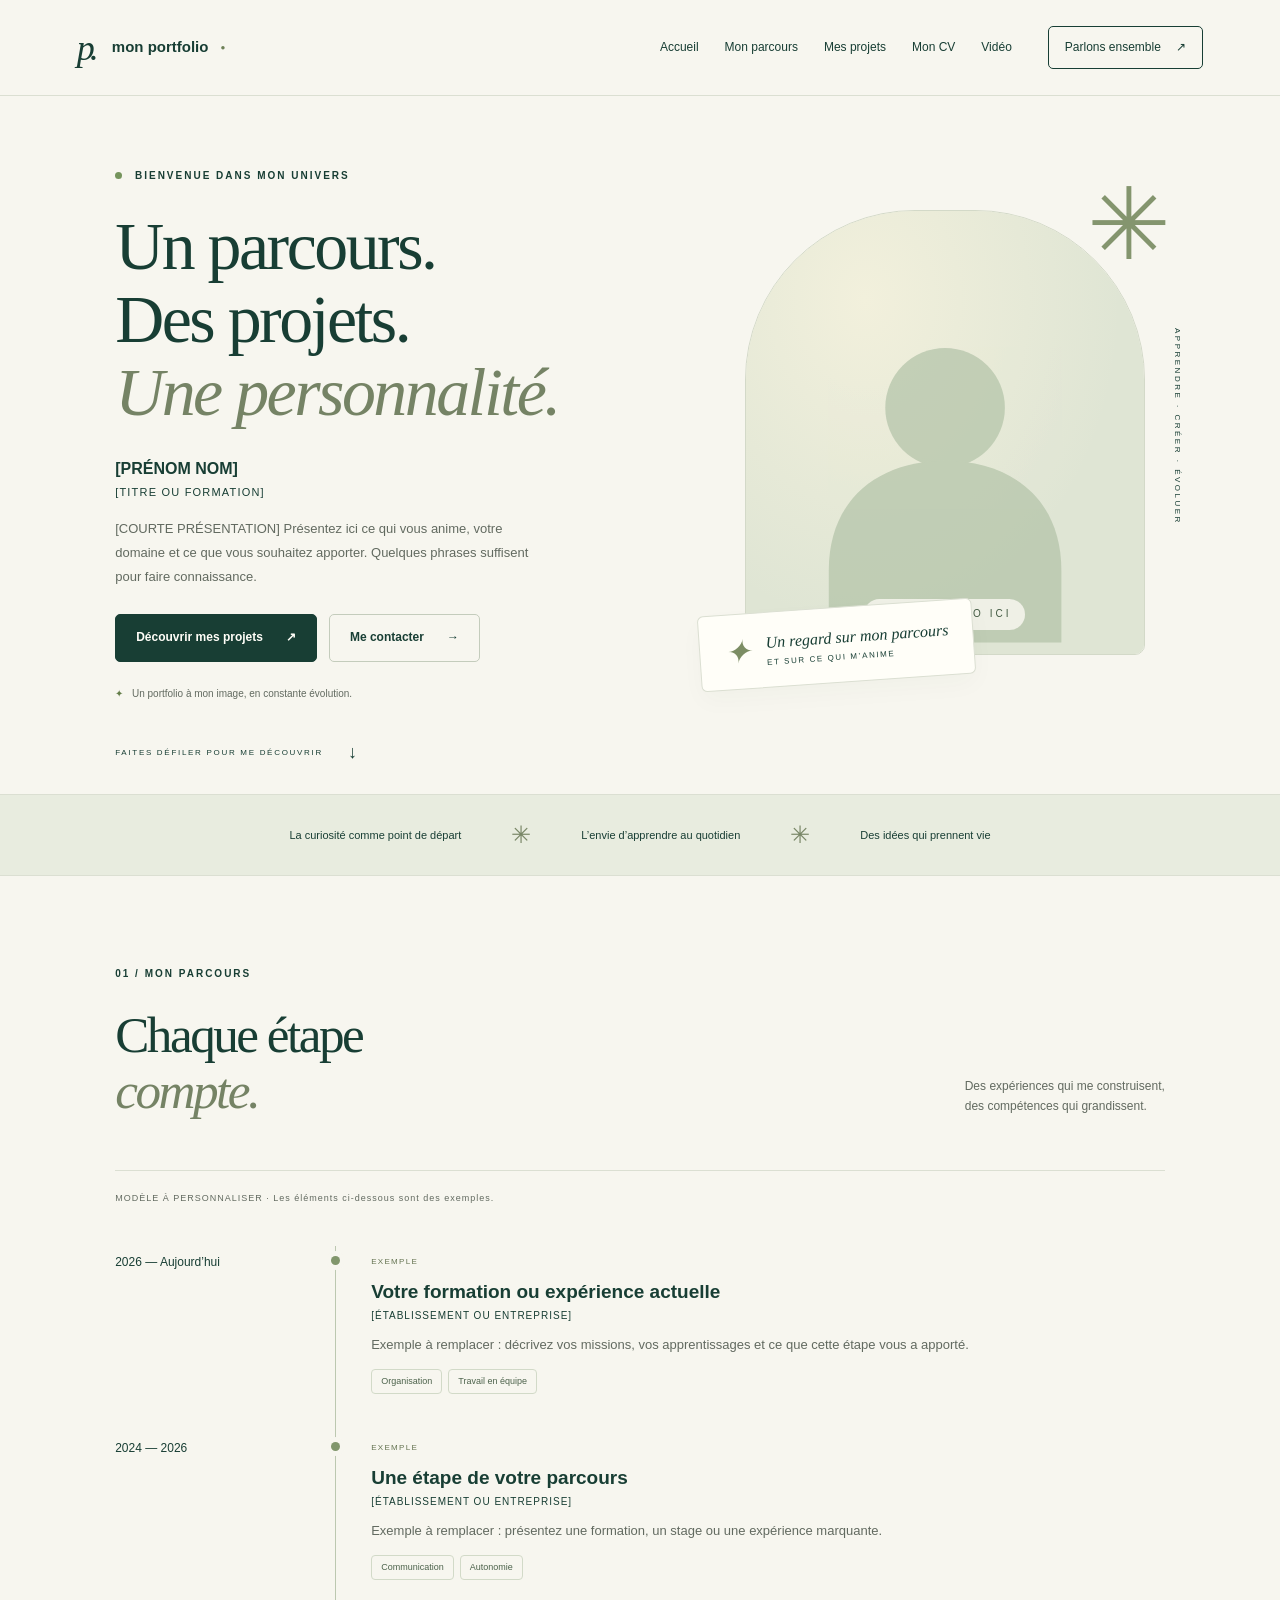
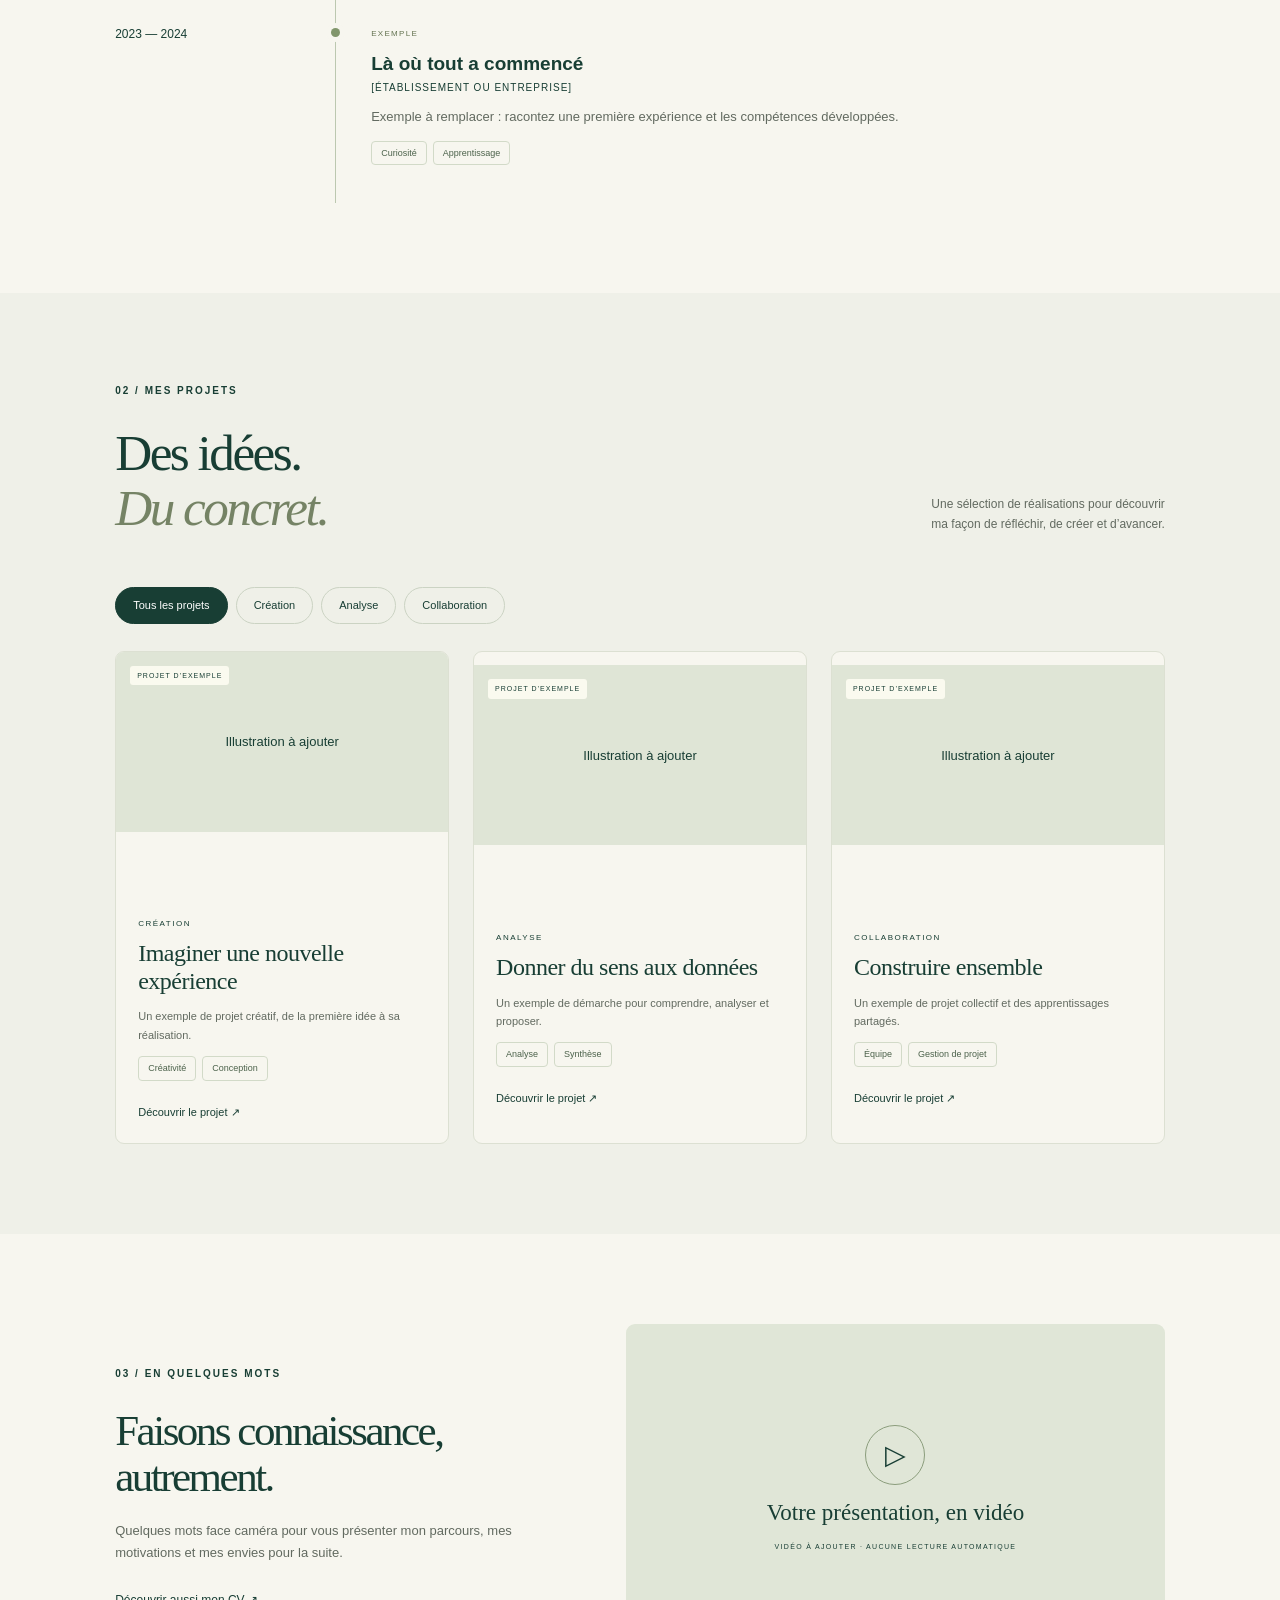
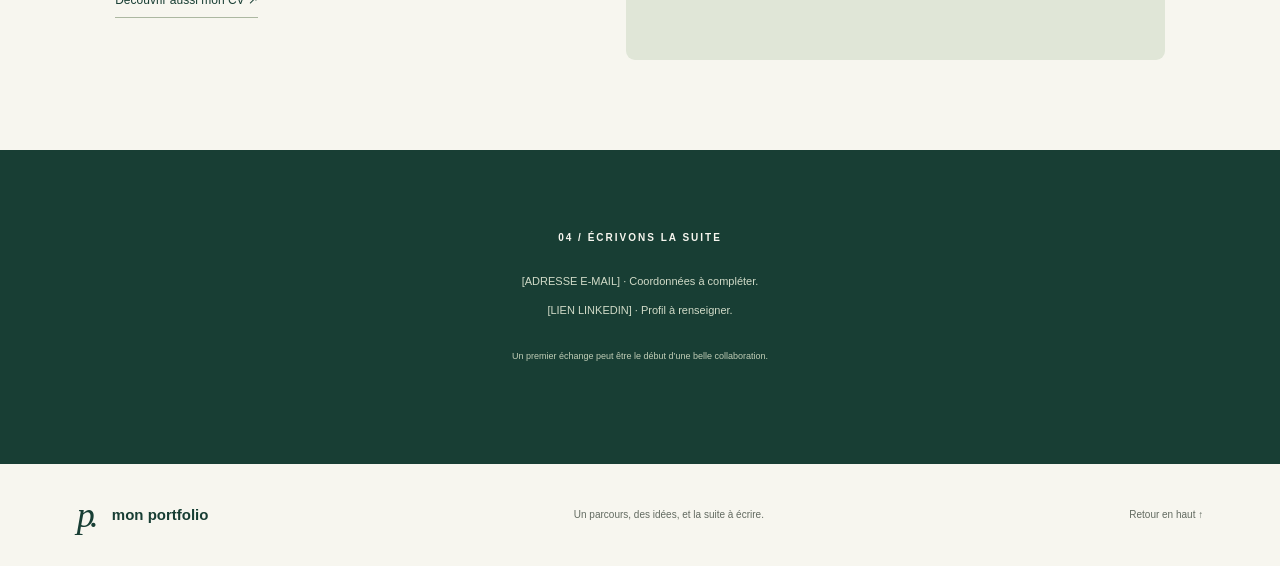
==== index.html @ 7db34b3c "Add files via upload" ====
<!doctype html><html lang="fr"><head><meta charset="utf-8"><meta name="viewport" content="width=device-width, initial-scale=1"><meta name="description" content="E-portfolio : parcours, projets et présentation professionnelle."><meta name="theme-color" content="#173e34"><title>Mon e-portfolio — Parcours & projets</title><link rel="icon" href="assets/favicon.svg" type="image/svg+xml"><link rel="stylesheet" href="style.css"><script defer src="contenu.js"></script><script defer src="app.js"></script></head><body><a class="skip" href="#contenu">Aller au contenu</a><header><a class="brand" href="index.html" aria-label="Accueil"><span class="brand-icon">p.</span>mon portfolio<span class="brand-dot">●</span></a><button class="menu-toggle" aria-expanded="false" aria-controls="navigation">Menu <span>☰</span></button><nav id="navigation" aria-label="Navigation principale"><a href="index.html#accueil">Accueil</a><a href="index.html#parcours">Mon parcours</a><a href="index.html#projets">Mes projets</a><a href="cv.html">Mon CV</a><a href="index.html#video">Vidéo</a><a class="nav-contact" href="index.html#contact">Parlons ensemble <span>↗</span></a></nav></header><main id="contenu"><section id="accueil" class="hero"><div class="hero-copy"><p class="eyebrow"><span class="live-dot"></span> BIENVENUE DANS MON UNIVERS</p><h1>Un parcours.<br>Des projets.<br><em>Une personnalité.</em></h1><p class="identity" id="nom"></p><p class="profession" id="titre"></p><p class="intro" id="presentation"></p><div class="actions"><a class="button" href="#projets">Découvrir mes projets <span>↗</span></a><a class="button secondary" href="#contact">Me contacter <span>→</span></a></div><p class="small-note"><span>✦</span> Un portfolio à mon image, en constante évolution.</p></div><div class="hero-art"><div class="photo-frame" id="portrait"><div class="portrait-placeholder"><svg viewBox="0 0 300 340" role="img" aria-label="Emplacement de votre photo"><circle cx="150" cy="118" r="54"/><path d="M45 330v-65c0-67 48-99 105-99s105 32 105 99v65"/></svg><span>VOTRE PHOTO ICI</span></div></div><div class="orbit">✳</div><div class="photo-label"><span>✦</span><div>Un regard sur mon parcours<small>ET SUR CE QUI M’ANIME</small></div></div><p class="vertical-text">APPRENDRE · CRÉER · ÉVOLUER</p></div><a class="scroll-note" href="#parcours">FAITES DÉFILER POUR ME DÉCOUVRIR <span>↓</span></a></section><div class="values-strip"><span>La curiosité comme point de départ</span><b>✳</b><span>L’envie d’apprendre au quotidien</span><b>✳</b><span>Des idées qui prennent vie</span></div><section id="parcours" class="section"><div class="section-heading"><div><p class="eyebrow">01 / MON PARCOURS</p><h2>Chaque étape<br><em>compte.</em></h2></div><p>Des expériences qui me construisent,<br>des compétences qui grandissent.</p></div><p class="demo-note">MODÈLE À PERSONNALISER · Les éléments ci-dessous sont des exemples.</p><div id="timeline" class="timeline"></div></section><section id="projets" class="section projects-section"><div class="section-heading"><div><p class="eyebrow">02 / MES PROJETS</p><h2>Des idées.<br><em>Du concret.</em></h2></div><p>Une sélection de réalisations pour découvrir<br>ma façon de réfléchir, de créer et d’avancer.</p></div><div id="filtres" class="filters" role="group" aria-label="Filtrer les projets par catégorie"></div><p id="compteur" class="sr-only" aria-live="polite"></p><div id="projets-grille" class="project-grid"></div></section><section id="video" class="section video-section"><div><p class="eyebrow">03 / EN QUELQUES MOTS</p><h2 id="video-titre"></h2><p id="video-texte"></p><a class="text-link" href="cv.html">Découvrir aussi mon CV ↗</a></div><div id="video-media" class="video-media"></div></section><section id="contact" class="section contact-section"><p class="eyebrow">04 / ÉCRIVONS LA SUITE</p><h2 id="contact-titre"></h2><p id="contact-texte"></p><div id="contact-liens"></div><p class="contact-note">Un premier échange peut être le début d’une belle collaboration.</p></section></main><dialog id="projet-dialog" aria-labelledby="dialog-titre"><button class="dialog-close" aria-label="Fermer les détails">✕</button><div id="dialog-content"></div></dialog><footer><a class="brand" href="index.html"><span class="brand-icon">p.</span>mon portfolio</a><p>Un parcours, des idées, et la suite à écrire.</p><a href="#">Retour en haut ↑</a></footer><div id="notification" role="status" aria-live="polite"></div></body></html>
---- style.css ----
:root{--ink:#183e34;--muted:#626a60;--paper:#f7f6ef;--line:#dbdfd2;--lime:#dbe7ad;--white:#fffef8}*{box-sizing:border-box}html{scroll-behavior:smooth;scroll-padding-top:100px}body{margin:0;background:var(--paper);color:var(--ink);font-family:Arial,Helvetica,sans-serif;line-height:1.65}a{color:inherit;text-decoration:none}button,input{font:inherit}button,a{-webkit-tap-highlight-color:transparent}button{cursor:pointer}button:focus-visible,a:focus-visible{outline:3px solid #9c6324;outline-offset:5px}img{max-width:100%;display:block}header{height:96px;max-width:1440px;margin:auto;padding:0 6%;display:flex;align-items:center;justify-content:space-between;gap:30px;border-bottom:1px solid var(--line)}.brand{display:inline-flex;align-items:center;gap:10px;font-size:15px;font-weight:700;white-space:nowrap}.brand-icon{font:italic 36px Georgia,serif;letter-spacing:-5px;margin-right:8px}.brand-dot{font-size:8px;color:#6d8057;margin-left:2px}nav{display:flex;align-items:center;gap:26px;font-size:12px}nav a{padding:10px 0}nav a:hover,.text-link:hover{color:#60783e}nav .nav-contact{border:1px solid var(--ink);border-radius:5px;padding:11px 16px;margin-left:10px}.nav-contact span{margin-left:12px}.menu-toggle{display:none}.hero{max-width:1440px;margin:auto;position:relative;padding:72px 9% 92px;display:grid;grid-template-columns:1.25fr 1fr;gap:60px;align-items:center}.eyebrow{font-size:10px;font-weight:700;letter-spacing:2px;margin:0 0 25px}.live-dot{display:inline-block;width:7px;height:7px;background:#75945c;border-radius:50%;margin-right:8px}h1,h2,h3,p{margin-top:0}h1,h2{font-family:Georgia,'Times New Roman',serif;font-weight:400;letter-spacing:-2.5px;line-height:1.08}h1{font-size:clamp(48px,5.3vw,78px);margin-bottom:27px}em{font-weight:400;color:#758365}h2{font-size:clamp(36px,4vw,54px);margin-bottom:20px}h3{line-height:1.3;font-weight:600;font-size:19px}.identity{font-weight:700;font-size:16px;margin-bottom:0}.profession{font-size:11px;letter-spacing:1.2px;margin-bottom:16px}.intro{font-size:13px;color:var(--muted);max-width:440px;line-height:1.85}.actions{display:flex;flex-wrap:wrap;gap:12px;margin-top:25px;align-items:center}.button{display:inline-flex;align-items:center;justify-content:center;gap:23px;background:var(--ink);color:#fffef8;padding:13px 20px;border:1px solid var(--ink);border-radius:5px;font-size:12px;font-weight:600;transition:transform .2s,background .2s}.button:hover{background:#2d5947;transform:translateY(-2px)}.button.secondary{background:transparent;color:var(--ink);border-color:#c4ccbc}.button.secondary:hover{background:#e9eddf}.small-note{font-size:10px;color:var(--muted);margin:24px 0 0}.small-note span{color:#637d48;margin-right:6px}.hero-art{position:relative;min-width:0;padding:22px 20px 28px}.photo-frame{height:445px;background:#e4e7da;border-radius:170px 170px 10px 10px;overflow:hidden;border:1px solid #d3d9c8;position:relative}.photo-frame>img{height:100%;width:100%;object-fit:cover}.portrait-placeholder{height:100%;display:flex;flex-direction:column;align-items:center;justify-content:flex-end;background:radial-gradient(ellipse at 30% 20%,#f2f0dc,transparent 65%),#dfe5d4}.portrait-placeholder svg{width:85%;height:85%;fill:#b8c7ad;opacity:.8}.portrait-placeholder span{position:absolute;bottom:24px;font-size:10px;letter-spacing:3px;color:#425a42;background:#f7f6efdb;border-radius:20px;padding:7px 14px}.orbit{position:absolute;right:-6px;top:-12px;font:100px Georgia;color:#84956e;line-height:1}.photo-label{position:absolute;bottom:0;left:-26px;display:flex;align-items:center;gap:15px;background:var(--white);padding:18px 24px;border:1px solid var(--line);border-radius:6px;box-shadow:0 10px 25px #173e3407;font:italic 16px Georgia;transform:rotate(-4deg)}.photo-label>span{font-size:32px;color:#7c8d64}.photo-label small{display:block;font:8px Arial;letter-spacing:1.6px;margin-top:6px}.vertical-text{position:absolute;right:-27px;top:140px;writing-mode:vertical-rl;font-size:8px;letter-spacing:2.5px}.scroll-note{position:absolute;bottom:27px;left:9%;font-size:8px;letter-spacing:1.7px;display:flex;gap:25px;align-items:center}.scroll-note span{font-size:18px}.values-strip{background:#e8ecdf;border-block:1px solid var(--line);display:flex;align-items:center;justify-content:center;gap:50px;padding:20px;font-size:11px}.values-strip b{font-size:24px;font-weight:400;color:#788666}.section{max-width:1440px;margin:auto;padding:90px 9%;scroll-margin-top:10px}.section-heading{display:flex;justify-content:space-between;gap:40px;align-items:flex-end;margin-bottom:32px}.section-heading>p{font-size:12px;color:var(--muted);padding-bottom:9px}.demo-note{font-size:9px;letter-spacing:1px;color:var(--muted);border-top:1px solid var(--line);padding-top:20px}.timeline{margin-top:40px}.timeline-item{display:grid;grid-template-columns:180px 1fr;gap:40px}.timeline-date{font-size:12px;padding-top:7px}.timeline-body{padding:0 0 38px 35px;border-left:1px solid #bcc8b0;position:relative}.timeline-body:before{content:'';position:absolute;left:-5px;top:10px;width:9px;height:9px;border-radius:50%;background:#81966c;box-shadow:0 0 0 5px var(--paper)}.timeline-body h3{margin:8px 0 3px}.organisation{font-size:10px;letter-spacing:1px}.timeline-body>p:not(.organisation){max-width:660px;font-size:13px;color:var(--muted)}.example-badge{font-size:8px;letter-spacing:1.3px;color:#657452}.tags{display:flex;flex-wrap:wrap;gap:6px}.tags span{padding:4px 9px;border:1px solid #d2dac8;border-radius:4px;font-size:9px;color:#4c624b}.projects-section{background:#eff0e8;max-width:none}.projects-section>.section-heading,.projects-section>.filters,.project-grid{max-width:1180px;margin-left:auto;margin-right:auto}.filters{display:flex;flex-wrap:wrap;gap:8px;margin-bottom:27px}.filters button{border:1px solid #cbd3c3;background:transparent;border-radius:24px;color:var(--ink);font-size:11px;padding:8px 17px}.filters button.active{background:var(--ink);color:white;border-color:var(--ink)}.project-grid{display:grid;grid-template-columns:repeat(3,1fr);gap:24px}.project-card{min-width:0}.project-open{padding:0;border:1px solid #dce0d2;border-radius:9px;background:var(--paper);width:100%;height:100%;text-align:left;color:inherit;overflow:hidden;transition:transform .25s,box-shadow .25s}.project-open:hover{transform:translateY(-6px);box-shadow:0 15px 25px #173e3410}.project-image{position:relative;aspect-ratio:450/330;overflow:hidden}.project-image img{width:100%;height:100%;object-fit:cover;transition:transform .4s}.project-open:hover img{transform:scale(1.04)}.image-badge{position:absolute;left:14px;top:14px;background:#fffef4d9;border-radius:3px;padding:4px 7px;font-size:7px;letter-spacing:1px}.project-info{padding:22px}.project-category{font-size:8px;letter-spacing:1.5px;text-transform:uppercase;margin-bottom:10px}.project-info h3{font:24px/1.15 Georgia;margin-bottom:12px;letter-spacing:-.5px}.project-info>p:not(.project-category){color:var(--muted);font-size:11px;line-height:1.7}.project-discover{display:block;margin-top:22px;font-size:11px}.video-section{display:grid;grid-template-columns:1fr 1.25fr;gap:80px;align-items:center}.video-section>div>p:not(.eyebrow){font-size:13px;color:var(--muted)}.video-section h2{font-size:43px}.text-link{display:inline-block;font-size:12px;border-bottom:1px solid #acb8a1;padding-bottom:6px;margin-top:15px}.video-media{aspect-ratio:16/10;border-radius:9px;background:#e0e6d7;position:relative;overflow:hidden;display:flex;align-items:center;justify-content:center;text-align:center}.video-media video,.video-media iframe{width:100%;height:100%;border:0}.video-media>img{position:absolute;width:100%;height:100%;object-fit:cover}.video-placeholder{z-index:1;padding:25px}.video-placeholder strong{display:block;font:23px Georgia;margin:15px 0}.video-placeholder p{font-size:7px;letter-spacing:1.3px}.play-symbol{display:inline-flex;border:1px solid #8b9d7c;width:60px;height:60px;align-items:center;justify-content:center;border-radius:50%;font-size:27px}.contact-section{text-align:center;background:var(--ink);color:var(--paper);max-width:none;padding-block:80px}.contact-section h2{font-size:58px}.contact-section>p:not(.eyebrow){font-size:12px;max-width:560px;margin:0 auto 20px;color:#d7dfd0}.contact-section .actions{justify-content:center}.contact-section .button{background:var(--lime);color:var(--ink);border-color:var(--lime)}.contact-section .secondary{background:transparent;color:var(--paper);border-color:#84957e}.contact-section .text-link{color:var(--paper)}.empty-inline{font-size:11px;color:#d1dbc8}.email-address{overflow-wrap:anywhere;font-size:22px}.contact-section .contact-note{font-size:9px!important;margin-top:30px!important;color:#c0cdb6!important}footer{max-width:1440px;margin:auto;display:flex;justify-content:space-between;align-items:center;gap:20px;padding:30px 6%}footer p,footer>a:last-child{font-size:10px;color:var(--muted);margin:0}.skip{position:fixed;top:-80px;left:15px;background:var(--ink);color:white;padding:12px;z-index:100}.skip:focus{top:10px}.sr-only{position:absolute;width:1px;height:1px;clip-path:inset(50%);overflow:hidden}.will-reveal{opacity:0;transform:translateY(15px);transition:opacity .6s,transform .6s}.will-reveal.visible{opacity:1;transform:none}dialog{border:1px solid var(--line);background:var(--paper);color:var(--ink);border-radius:12px;padding:45px;width:min(680px,90vw);max-height:85vh}dialog::backdrop{background:#102b24ab;backdrop-filter:blur(4px)}.dialog-close{position:absolute;right:16px;top:12px;border:0;background:transparent;color:var(--ink);font-size:20px;padding:5px}dialog h2{font-size:38px;margin-top:18px}dialog h3{margin-top:25px;margin-bottom:8px}dialog p{color:var(--muted);font-size:14px}.cv-page{min-height:75vh}.cv-page h1{font-size:66px}.cv-page>p{max-width:600px}.cv-empty{padding:65px 25px;text-align:center;border:1px dashed #bcc8b0;border-radius:10px;margin:35px 0;background:#eef0e6}.cv-empty h2{font-size:32px;letter-spacing:-1px}.cv-empty p{color:var(--muted);font-size:13px}.document-icon{font-size:45px}.pdf-preview{width:100%;height:80vh;min-height:500px;margin-top:25px;border:1px solid var(--line)}.image-fallback{min-height:180px;display:flex;align-items:center;justify-content:center;background:#dfe5d6;color:var(--ink);font-size:13px}#notification:not(:empty){position:fixed;bottom:24px;left:50%;transform:translateX(-50%);background:var(--white);border:1px solid var(--line);box-shadow:0 4px 20px #0002;padding:14px 22px;border-radius:8px;font-size:12px;z-index:20;max-width:90vw}
@media(min-width:1500px){.projects-section{padding-inline:max(9%,calc((100vw - 1180px)/2))}}@media(max-width:1050px){header{padding-inline:5%;gap:15px}nav{gap:15px;font-size:11px}nav .nav-contact{margin:0;padding:8px}.hero{gap:30px;padding-inline:7%}.photo-frame{height:380px}.section{padding:70px 7%}.values-strip{gap:25px}.project-grid{gap:14px}.project-info{padding:17px}.video-section{gap:35px}}@media(max-width:760px){header{height:76px;position:relative;z-index:10}.menu-toggle{display:flex;align-items:center;gap:18px;background:transparent;border:1px solid #bdc8b4;border-radius:4px;padding:7px 12px;font-size:12px;color:var(--ink)}nav{display:none;position:absolute;top:75px;left:0;right:0;background:var(--paper);padding:20px 7%;border-bottom:1px solid var(--line);box-shadow:0 10px 20px #173e3410}nav.open{display:flex;flex-direction:column;align-items:stretch;gap:4px}nav a{padding:10px;font-size:14px}.hero{grid-template-columns:1fr;padding:45px 7% 70px;gap:30px}h1{font-size:57px}.hero-copy .eyebrow{font-size:8px}.hero-art{width:min(340px,90%);margin:auto}.photo-frame{height:350px}.photo-label{left:-6px;padding:15px}.vertical-text{right:-13px;font-size:7px}.orbit{font-size:80px;right:0}.scroll-note{display:none}.values-strip{gap:15px;padding:17px 7%;flex-wrap:wrap;font-size:9px}.values-strip span:last-child,.values-strip b:last-of-type{display:none}.values-strip b{font-size:20px}.section{padding:55px 7%}.section-heading{display:block;margin-bottom:25px}.section-heading>p{margin-top:25px}.eyebrow{font-size:9px;margin-bottom:20px}h2{font-size:44px}.timeline-item{grid-template-columns:1fr;gap:8px}.timeline-date{margin:0 0 8px 25px}.timeline-body{padding-left:25px;padding-bottom:32px}.timeline-body h3{font-size:18px}.demo-note{font-size:8px}.project-grid{grid-template-columns:1fr;gap:25px}.project-info{padding:24px}.project-info>p:not(.project-category){font-size:13px}.project-info h3{font-size:28px}.filters{gap:6px}.filters button{padding:7px 12px;font-size:10px}.video-section{grid-template-columns:1fr;gap:25px}.video-section h2{font-size:40px}.contact-section h2{font-size:43px}.contact-section .eyebrow{font-size:8px}footer{flex-wrap:wrap;padding:25px 7%}footer p{order:3;width:100%}.cv-page h1{font-size:46px}dialog{padding:35px 24px}dialog h2{font-size:30px}.actions{gap:10px}.button{padding:12px 16px;gap:16px}.intro{font-size:13px}.photo-label{font-size:15px}}@media(prefers-reduced-motion:reduce){html{scroll-behavior:auto}*,*:before,*:after{animation:none!important;transition:none!important}.will-reveal{opacity:1;transform:none}}
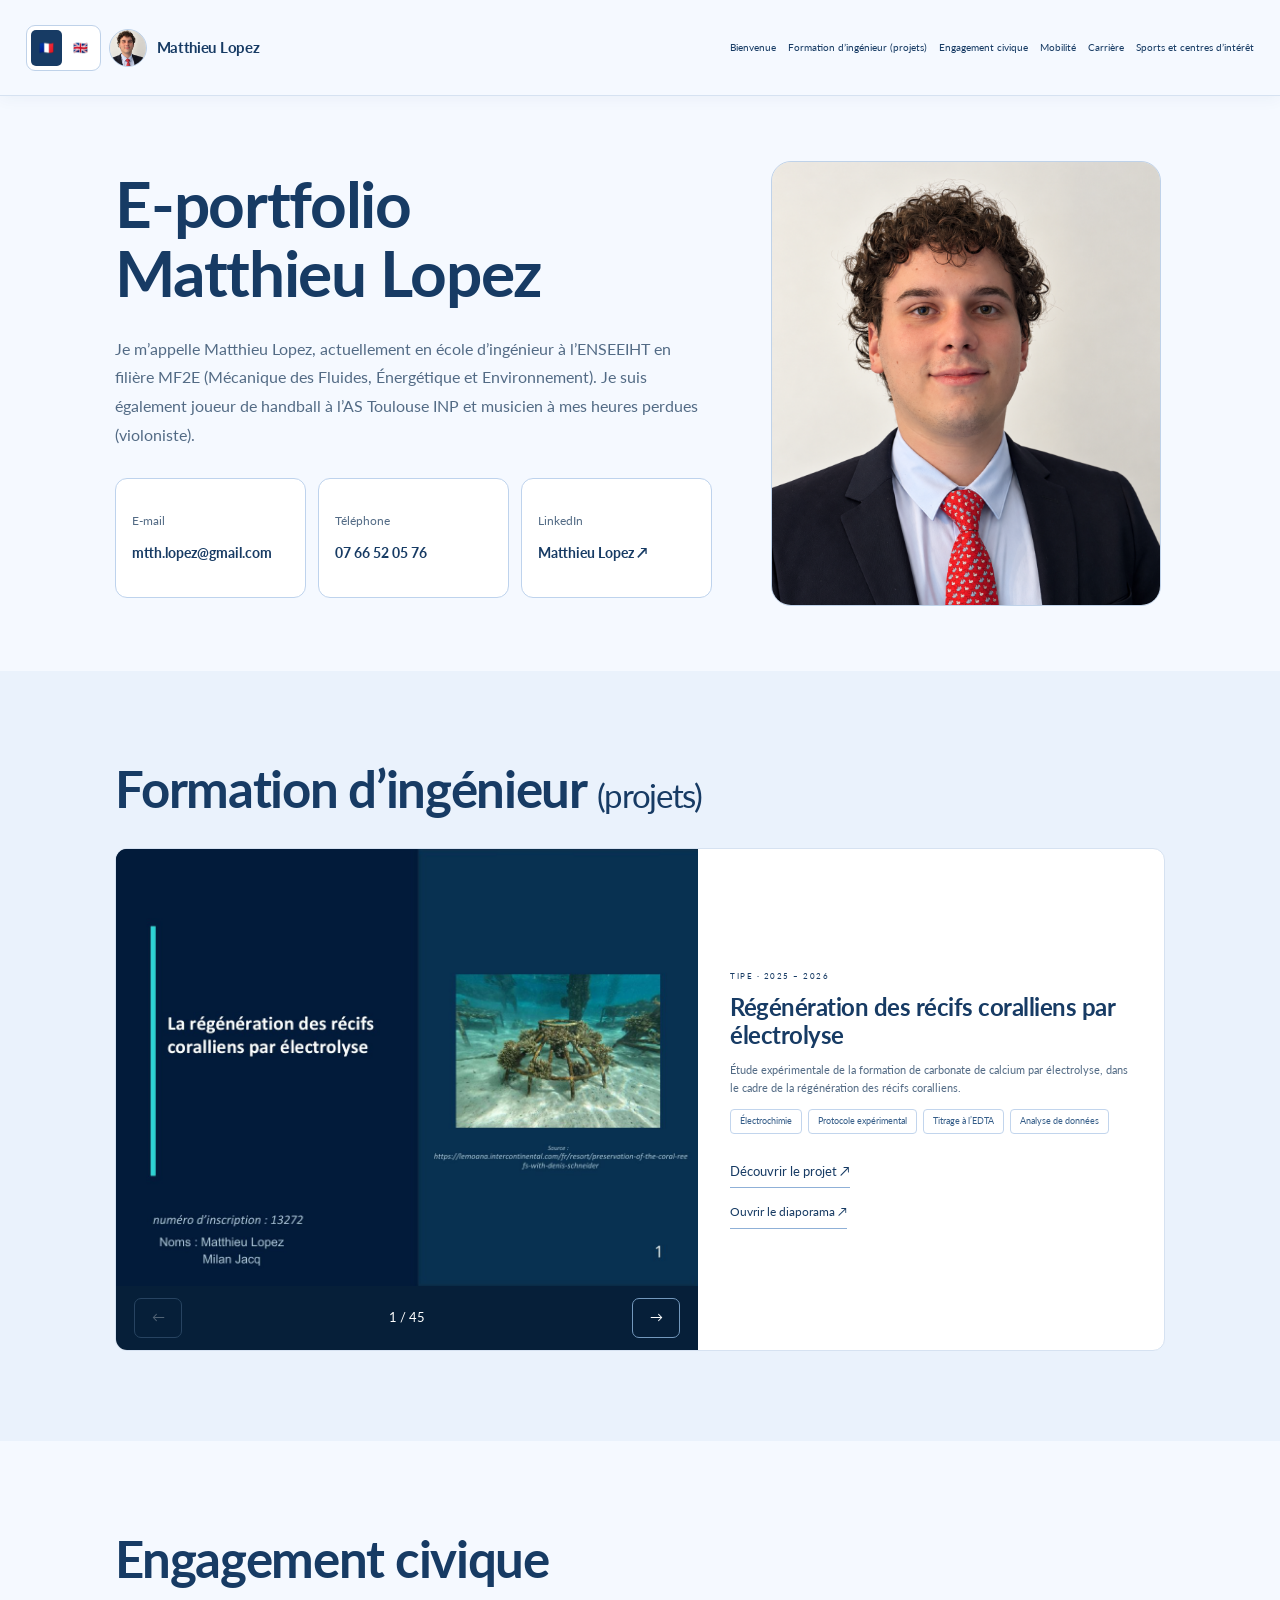
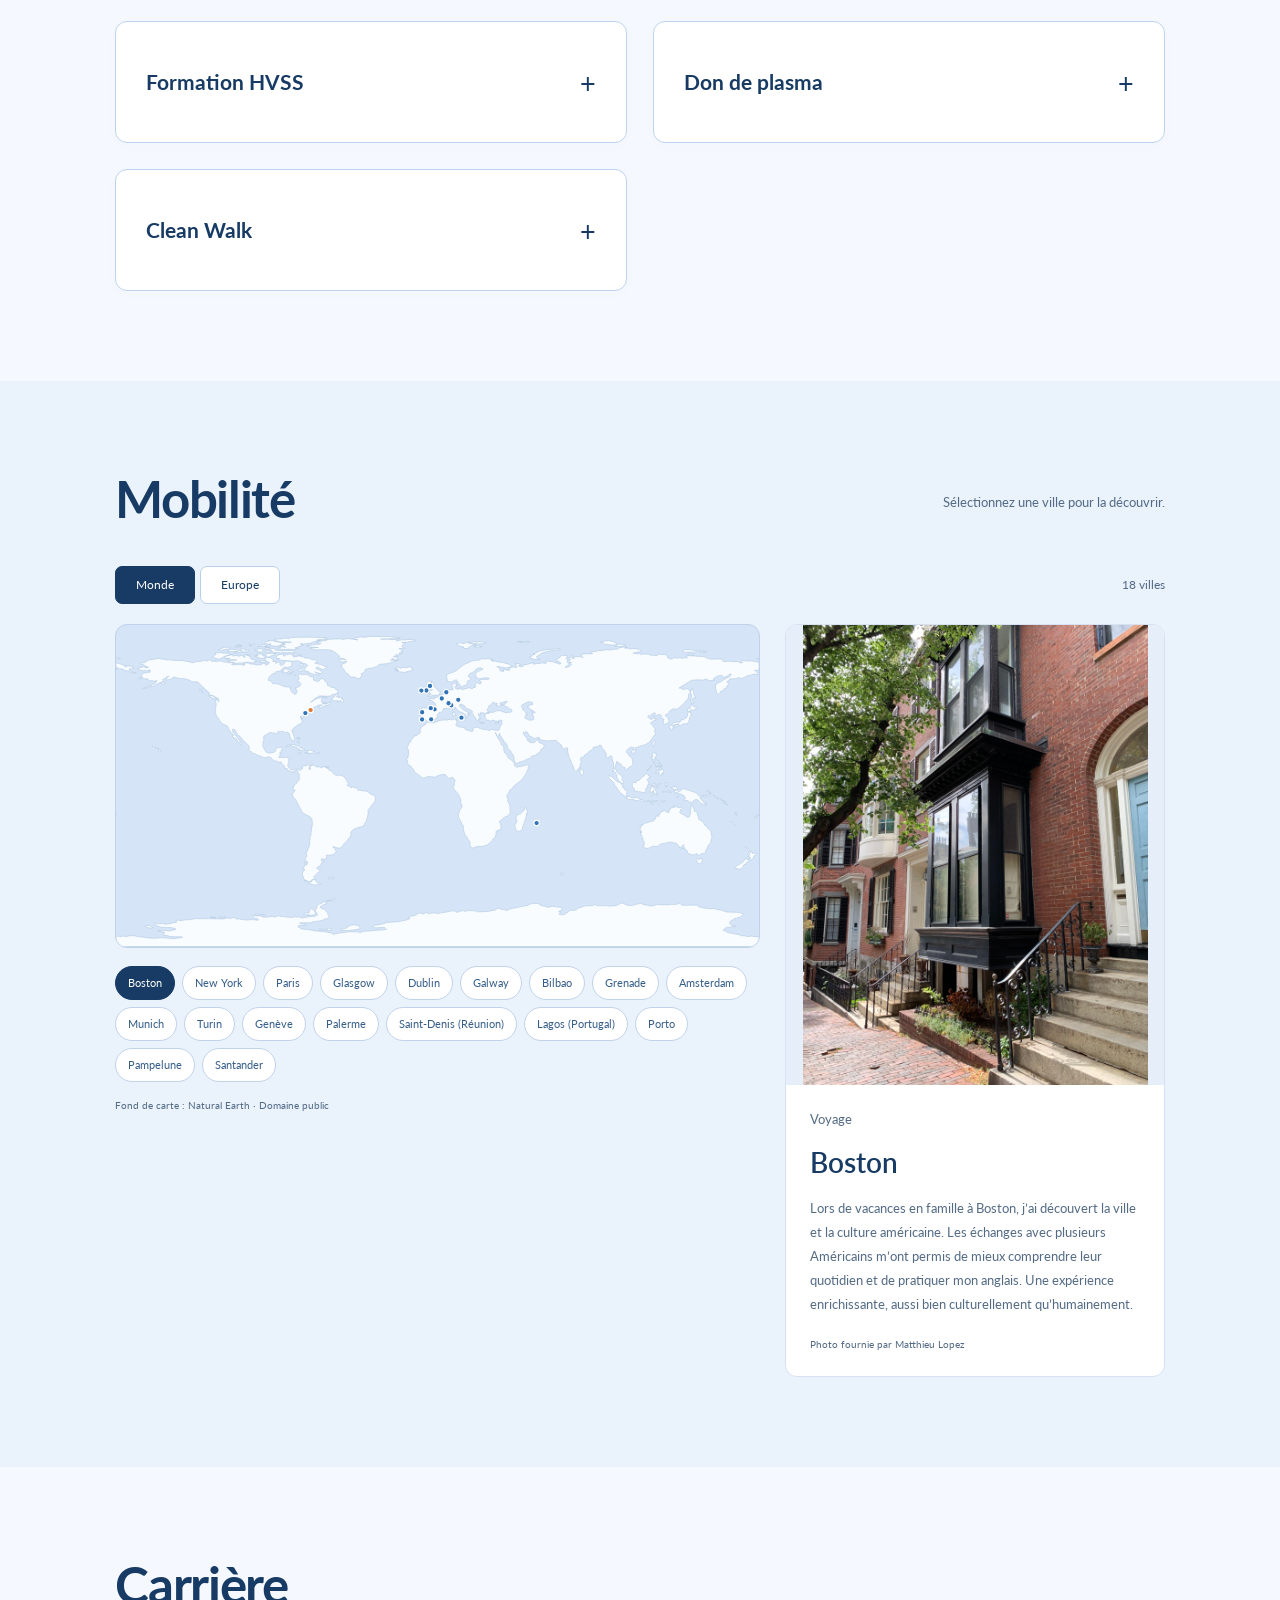
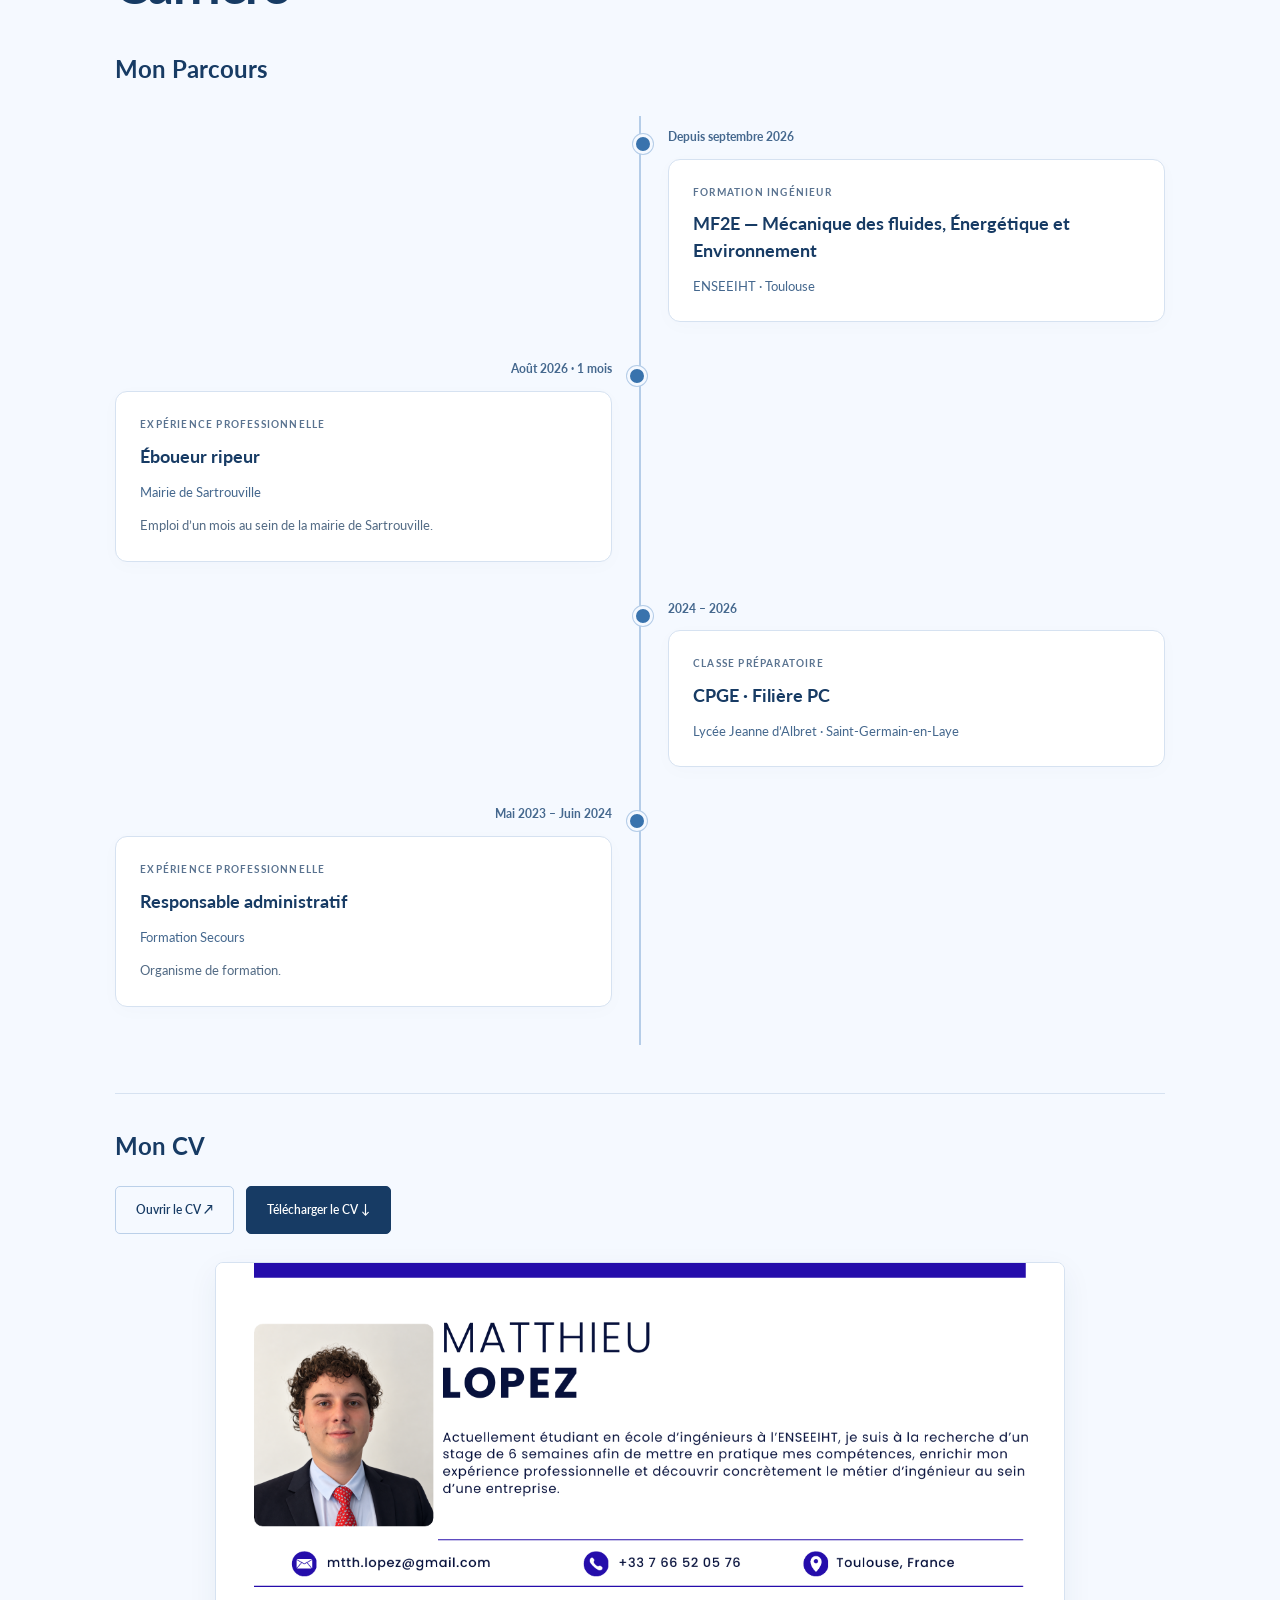
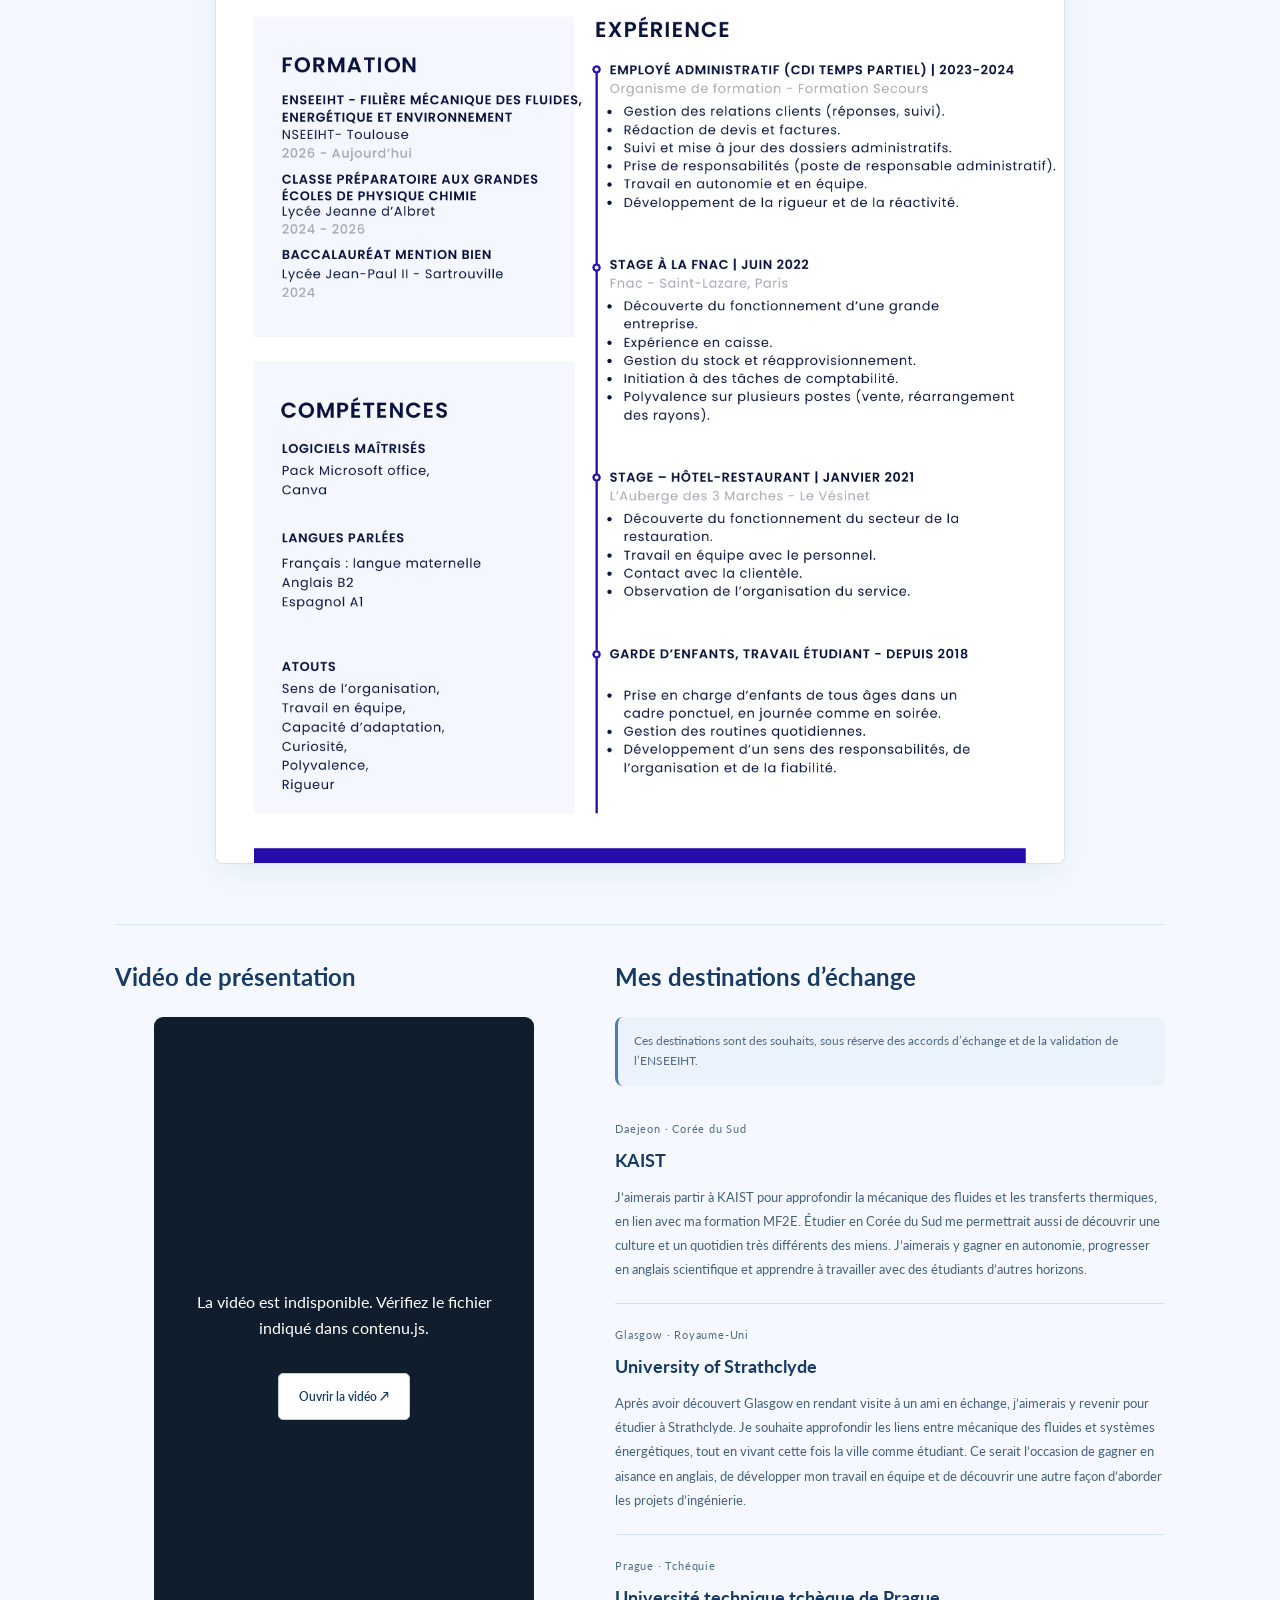
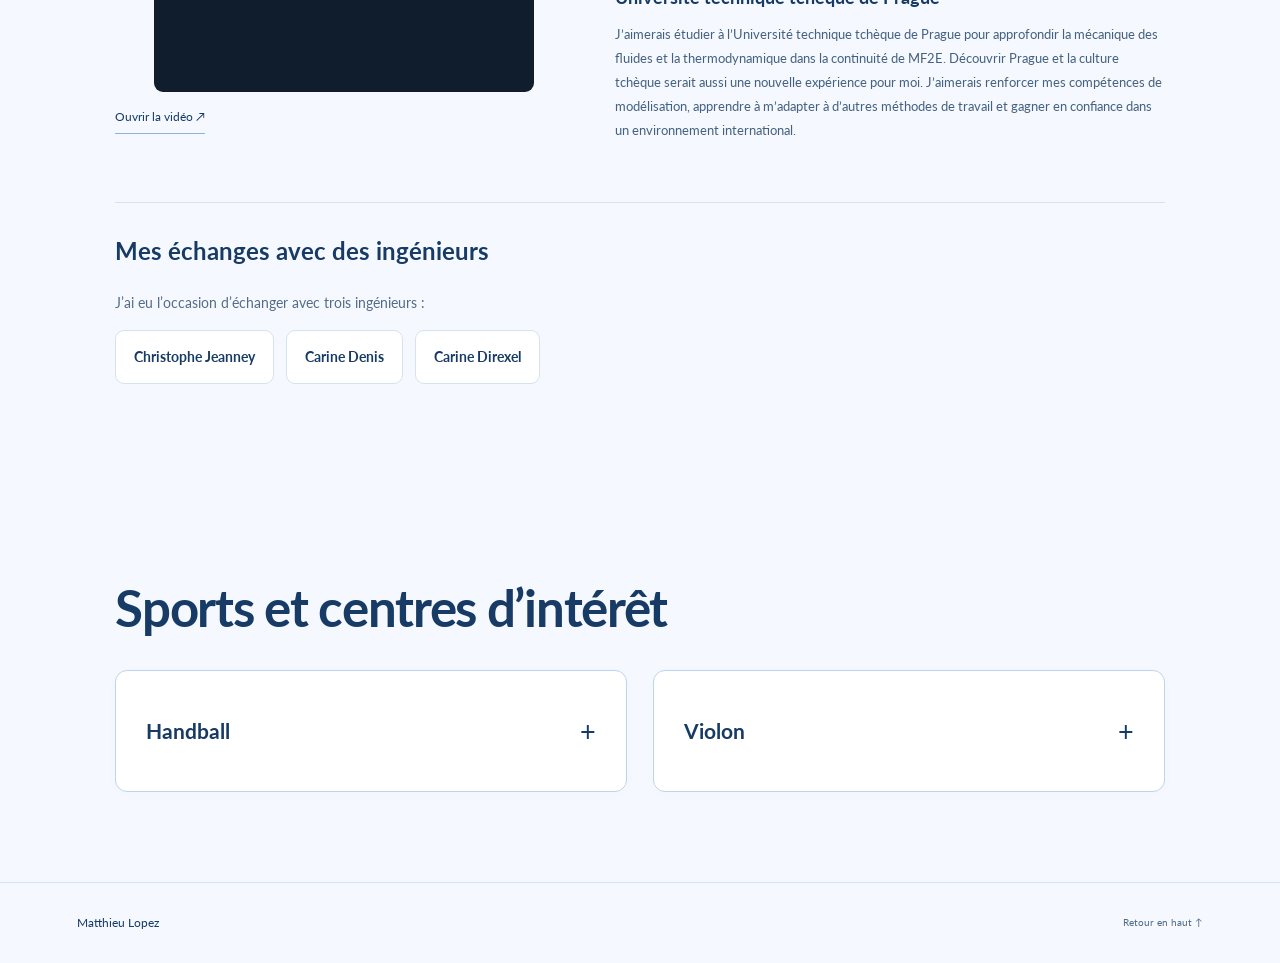
==== commit 51f06304: "Publier le portfolio final bilingue de Matthieu Lopez avec vidéo" ====
--- a/index.html
+++ b/index.html
@@ -1 +1 @@
-<!doctype html><html lang="fr"><head><meta charset="utf-8"><meta name="viewport" content="width=device-width, initial-scale=1"><meta name="description" content="E-portfolio : parcours, projets et présentation professionnelle."><meta name="theme-color" content="#173e34"><title>Mon e-portfolio — Parcours & projets</title><link rel="icon" href="assets/favicon.svg" type="image/svg+xml"><link rel="stylesheet" href="style.css"><script defer src="contenu.js"></script><script defer src="app.js"></script></head><body><a class="skip" href="#contenu">Aller au contenu</a><header><a class="brand" href="index.html" aria-label="Accueil"><span class="brand-icon">p.</span>mon portfolio<span class="brand-dot">●</span></a><button class="menu-toggle" aria-expanded="false" aria-controls="navigation">Menu <span>☰</span></button><nav id="navigation" aria-label="Navigation principale"><a href="index.html#accueil">Accueil</a><a href="index.html#parcours">Mon parcours</a><a href="index.html#projets">Mes projets</a><a href="cv.html">Mon CV</a><a href="index.html#video">Vidéo</a><a class="nav-contact" href="index.html#contact">Parlons ensemble <span>↗</span></a></nav></header><main id="contenu"><section id="accueil" class="hero"><div class="hero-copy"><p class="eyebrow"><span class="live-dot"></span> BIENVENUE DANS MON UNIVERS</p><h1>Un parcours.<br>Des projets.<br><em>Une personnalité.</em></h1><p class="identity" id="nom"></p><p class="profession" id="titre"></p><p class="intro" id="presentation"></p><div class="actions"><a class="button" href="#projets">Découvrir mes projets <span>↗</span></a><a class="button secondary" href="#contact">Me contacter <span>→</span></a></div><p class="small-note"><span>✦</span> Un portfolio à mon image, en constante évolution.</p></div><div class="hero-art"><div class="photo-frame" id="portrait"><div class="portrait-placeholder"><svg viewBox="0 0 300 340" role="img" aria-label="Emplacement de votre photo"><circle cx="150" cy="118" r="54"/><path d="M45 330v-65c0-67 48-99 105-99s105 32 105 99v65"/></svg><span>VOTRE PHOTO ICI</span></div></div><div class="orbit">✳</div><div class="photo-label"><span>✦</span><div>Un regard sur mon parcours<small>ET SUR CE QUI M’ANIME</small></div></div><p class="vertical-text">APPRENDRE · CRÉER · ÉVOLUER</p></div><a class="scroll-note" href="#parcours">FAITES DÉFILER POUR ME DÉCOUVRIR <span>↓</span></a></section><div class="values-strip"><span>La curiosité comme point de départ</span><b>✳</b><span>L’envie d’apprendre au quotidien</span><b>✳</b><span>Des idées qui prennent vie</span></div><section id="parcours" class="section"><div class="section-heading"><div><p class="eyebrow">01 / MON PARCOURS</p><h2>Chaque étape<br><em>compte.</em></h2></div><p>Des expériences qui me construisent,<br>des compétences qui grandissent.</p></div><p class="demo-note">MODÈLE À PERSONNALISER · Les éléments ci-dessous sont des exemples.</p><div id="timeline" class="timeline"></div></section><section id="projets" class="section projects-section"><div class="section-heading"><div><p class="eyebrow">02 / MES PROJETS</p><h2>Des idées.<br><em>Du concret.</em></h2></div><p>Une sélection de réalisations pour découvrir<br>ma façon de réfléchir, de créer et d’avancer.</p></div><div id="filtres" class="filters" role="group" aria-label="Filtrer les projets par catégorie"></div><p id="compteur" class="sr-only" aria-live="polite"></p><div id="projets-grille" class="project-grid"></div></section><section id="video" class="section video-section"><div><p class="eyebrow">03 / EN QUELQUES MOTS</p><h2 id="video-titre"></h2><p id="video-texte"></p><a class="text-link" href="cv.html">Découvrir aussi mon CV ↗</a></div><div id="video-media" class="video-media"></div></section><section id="contact" class="section contact-section"><p class="eyebrow">04 / ÉCRIVONS LA SUITE</p><h2 id="contact-titre"></h2><p id="contact-texte"></p><div id="contact-liens"></div><p class="contact-note">Un premier échange peut être le début d’une belle collaboration.</p></section></main><dialog id="projet-dialog" aria-labelledby="dialog-titre"><button class="dialog-close" aria-label="Fermer les détails">✕</button><div id="dialog-content"></div></dialog><footer><a class="brand" href="index.html"><span class="brand-icon">p.</span>mon portfolio</a><p>Un parcours, des idées, et la suite à écrire.</p><a href="#">Retour en haut ↑</a></footer><div id="notification" role="status" aria-live="polite"></div></body></html>+<!doctype html><html lang="fr"><head><meta charset="utf-8"><meta name="viewport" content="width=device-width, initial-scale=1"><meta name="description" content="E-portfolio de Matthieu Lopez"><title>E-portfolio Matthieu Lopez</title><link rel="icon" href="assets/favicon.svg" type="image/svg+xml"><link rel="preconnect" href="https://fonts.googleapis.com"><link rel="preconnect" href="https://fonts.gstatic.com" crossorigin><link href="https://fonts.googleapis.com/css2?family=Lato:wght@400;700;900&display=swap" rel="stylesheet"><link rel="stylesheet" href="style.css"><script defer src="contenu.js"></script><script defer src="contenu-en.js"></script><script defer src="i18n.js"></script><script defer src="app.js"></script><script defer src="rubriques.js"></script></head><body><a class="skip" href="#contenu">Aller au contenu</a><header><div class="header-left"><div class="language-switch" role="group" aria-label="Language / Langue"><button type="button" data-language="fr" aria-label="Français" lang="fr">🇫🇷 <span>FR</span></button><button type="button" data-language="en" aria-label="English" lang="en">🇬🇧 <span>EN</span></button></div><a class="brand brand-photo" href="index.html" aria-label="Accueil — Matthieu Lopez"><span class="header-portrait"><img src="assets/photo/matthieu-lopez.png" alt="Portrait de Matthieu Lopez" width="54" height="54"></span><span class="header-name">Matthieu Lopez</span></a></div><button class="menu-toggle" aria-expanded="false" aria-controls="navigation">Menu <span>☰</span></button><nav id="navigation" aria-label="Navigation principale"><a href="index.html#accueil">Bienvenue</a><a href="index.html#projets">Formation d’ingénieur (projets)</a><a href="index.html#engagement">Engagement civique</a><a href="index.html#mobilite">Mobilité</a><a href="index.html#carriere">Carrière</a><a href="index.html#interets">Sports et centres d’intérêt</a></nav></header><main id="contenu"><section id="accueil" class="hero"><div class="hero-copy"><h1>E-portfolio<br>Matthieu Lopez</h1><p id="presentation" class="intro"></p><div id="contact-liens" class="hero-contacts" aria-label="Coordonnées"></div></div><div class="hero-art"><div class="photo-frame" id="portrait"><div class="portrait-placeholder"><svg viewBox="0 0 300 340" role="img" aria-label="Emplacement de la photo de Matthieu Lopez"><circle cx="150" cy="118" r="54"/><path d="M45 330v-65c0-67 48-99 105-99s105 32 105 99v65"/></svg></div></div></div></section><section id="projets" class="section projects-section"><div class="section-heading"><h2>Formation d’ingénieur <span class="heading-note">(projets)</span></h2></div><div id="filtres" class="filters" role="group" aria-label="Filtrer les projets"></div><p id="compteur" class="sr-only" aria-live="polite"></p><div id="projets-grille" class="project-grid"></div></section><section id="engagement" class="section civic-section"><h2>Engagement civique</h2><div id="engagement-cartes" class="engagement-grid"></div></section><section id="mobilite" class="section mobility-section"><div class="mobility-heading"><h2>Mobilité</h2><p class="mobility-hint">Sélectionnez une ville pour la découvrir.</p></div><div class="map-toolbar"><div class="map-views" role="group" aria-label="Vue de la carte"><button type="button" id="vue-monde" aria-pressed="true">Monde</button><button type="button" id="vue-europe" aria-pressed="false">Europe</button></div><span class="city-total">18 villes</span></div><div class="travel-layout"><div><div id="carte-monde" class="world-map"></div><div id="villes-liste" class="city-list" role="group" aria-label="Villes visitées"></div><p class="map-credit">Fond de carte : Natural Earth · Domaine public</p></div><article id="ville-detail" class="city-detail" aria-label="Ville sélectionnée"><div class="city-photo-frame"><img id="ville-photo" class="travel-photo" alt=""><div id="ville-photo-controls" class="travel-photo-controls" hidden><button id="ville-photo-prev" type="button" aria-label="Photo précédente">←</button><span id="ville-photo-count" aria-live="polite"></span><button id="ville-photo-next" type="button" aria-label="Photo suivante">→</button></div></div><div class="city-detail-copy"><p id="ville-region"></p><h3 id="ville-nom"></h3><p id="ville-note"></p><p id="ville-credit" class="photo-credit"></p><a id="ville-source" class="text-link" target="_blank" rel="noopener noreferrer">Source et licence de la photo ↗</a></div></article></div></section><section id="carriere" class="section career-section"><h2>Carrière</h2><div id="parcours" class="career-timeline"><h3 class="subheading">Mon Parcours</h3><div id="timeline" class="timeline"></div></div><div id="cv" class="career-cv"><h3 class="subheading">Mon CV</h3><p id="cv-texte"></p><div id="cv-contenu"></div></div><div class="video-exchange-row"><div id="video" class="exchange-video"><h3 class="subheading" id="video-titre"></h3><p id="video-texte"></p><div id="video-media" class="video-media"></div><a class="text-link video-file-link" href="assets/video/presentation-matthieu-lopez.mp4" target="_blank" rel="noopener">Ouvrir la vidéo ↗</a></div><section id="echanges" class="exchange-section" aria-labelledby="echanges-titre"><h3 class="subheading" id="echanges-titre">Mes destinations d’échange</h3><p class="exchange-status">Ces destinations sont des souhaits, sous réserve des accords d’échange et de la validation de l’ENSEEIHT.</p><div id="echanges-cartes"></div></section></div><div id="rencontres" class="engineer-section"><h3 class="subheading">Mes échanges avec des ingénieurs</h3><p>J’ai eu l’occasion d’échanger avec trois ingénieurs :</p><ul id="ingenieurs-liste" class="engineer-list"></ul></div></section><section id="interets" class="section interests-section"><h2>Sports et centres d’intérêt</h2><div id="interets-cartes" class="interests-grid"></div></section></main><dialog id="projet-dialog" aria-labelledby="dialog-titre"><button class="dialog-close" aria-label="Fermer les détails">✕</button><div id="dialog-content"></div></dialog><footer><span>Matthieu Lopez</span><a href="#">Retour en haut ↑</a></footer><div id="notification" role="status" aria-live="polite"></div></body></html>
--- a/style.css
+++ b/style.css
@@ -1,2 +1,37 @@
-:root{--ink:#183e34;--muted:#626a60;--paper:#f7f6ef;--line:#dbdfd2;--lime:#dbe7ad;--white:#fffef8}*{box-sizing:border-box}html{scroll-behavior:smooth;scroll-padding-top:100px}body{margin:0;background:var(--paper);color:var(--ink);font-family:Arial,Helvetica,sans-serif;line-height:1.65}a{color:inherit;text-decoration:none}button,input{font:inherit}button,a{-webkit-tap-highlight-color:transparent}button{cursor:pointer}button:focus-visible,a:focus-visible{outline:3px solid #9c6324;outline-offset:5px}img{max-width:100%;display:block}header{height:96px;max-width:1440px;margin:auto;padding:0 6%;display:flex;align-items:center;justify-content:space-between;gap:30px;border-bottom:1px solid var(--line)}.brand{display:inline-flex;align-items:center;gap:10px;font-size:15px;font-weight:700;white-space:nowrap}.brand-icon{font:italic 36px Georgia,serif;letter-spacing:-5px;margin-right:8px}.brand-dot{font-size:8px;color:#6d8057;margin-left:2px}nav{display:flex;align-items:center;gap:26px;font-size:12px}nav a{padding:10px 0}nav a:hover,.text-link:hover{color:#60783e}nav .nav-contact{border:1px solid var(--ink);border-radius:5px;padding:11px 16px;margin-left:10px}.nav-contact span{margin-left:12px}.menu-toggle{display:none}.hero{max-width:1440px;margin:auto;position:relative;padding:72px 9% 92px;display:grid;grid-template-columns:1.25fr 1fr;gap:60px;align-items:center}.eyebrow{font-size:10px;font-weight:700;letter-spacing:2px;margin:0 0 25px}.live-dot{display:inline-block;width:7px;height:7px;background:#75945c;border-radius:50%;margin-right:8px}h1,h2,h3,p{margin-top:0}h1,h2{font-family:Georgia,'Times New Roman',serif;font-weight:400;letter-spacing:-2.5px;line-height:1.08}h1{font-size:clamp(48px,5.3vw,78px);margin-bottom:27px}em{font-weight:400;color:#758365}h2{font-size:clamp(36px,4vw,54px);margin-bottom:20px}h3{line-height:1.3;font-weight:600;font-size:19px}.identity{font-weight:700;font-size:16px;margin-bottom:0}.profession{font-size:11px;letter-spacing:1.2px;margin-bottom:16px}.intro{font-size:13px;color:var(--muted);max-width:440px;line-height:1.85}.actions{display:flex;flex-wrap:wrap;gap:12px;margin-top:25px;align-items:center}.button{display:inline-flex;align-items:center;justify-content:center;gap:23px;background:var(--ink);color:#fffef8;padding:13px 20px;border:1px solid var(--ink);border-radius:5px;font-size:12px;font-weight:600;transition:transform .2s,background .2s}.button:hover{background:#2d5947;transform:translateY(-2px)}.button.secondary{background:transparent;color:var(--ink);border-color:#c4ccbc}.button.secondary:hover{background:#e9eddf}.small-note{font-size:10px;color:var(--muted);margin:24px 0 0}.small-note span{color:#637d48;margin-right:6px}.hero-art{position:relative;min-width:0;padding:22px 20px 28px}.photo-frame{height:445px;background:#e4e7da;border-radius:170px 170px 10px 10px;overflow:hidden;border:1px solid #d3d9c8;position:relative}.photo-frame>img{height:100%;width:100%;object-fit:cover}.portrait-placeholder{height:100%;display:flex;flex-direction:column;align-items:center;justify-content:flex-end;background:radial-gradient(ellipse at 30% 20%,#f2f0dc,transparent 65%),#dfe5d4}.portrait-placeholder svg{width:85%;height:85%;fill:#b8c7ad;opacity:.8}.portrait-placeholder span{position:absolute;bottom:24px;font-size:10px;letter-spacing:3px;color:#425a42;background:#f7f6efdb;border-radius:20px;padding:7px 14px}.orbit{position:absolute;right:-6px;top:-12px;font:100px Georgia;color:#84956e;line-height:1}.photo-label{position:absolute;bottom:0;left:-26px;display:flex;align-items:center;gap:15px;background:var(--white);padding:18px 24px;border:1px solid var(--line);border-radius:6px;box-shadow:0 10px 25px #173e3407;font:italic 16px Georgia;transform:rotate(-4deg)}.photo-label>span{font-size:32px;color:#7c8d64}.photo-label small{display:block;font:8px Arial;letter-spacing:1.6px;margin-top:6px}.vertical-text{position:absolute;right:-27px;top:140px;writing-mode:vertical-rl;font-size:8px;letter-spacing:2.5px}.scroll-note{position:absolute;bottom:27px;left:9%;font-size:8px;letter-spacing:1.7px;display:flex;gap:25px;align-items:center}.scroll-note span{font-size:18px}.values-strip{background:#e8ecdf;border-block:1px solid var(--line);display:flex;align-items:center;justify-content:center;gap:50px;padding:20px;font-size:11px}.values-strip b{font-size:24px;font-weight:400;color:#788666}.section{max-width:1440px;margin:auto;padding:90px 9%;scroll-margin-top:10px}.section-heading{display:flex;justify-content:space-between;gap:40px;align-items:flex-end;margin-bottom:32px}.section-heading>p{font-size:12px;color:var(--muted);padding-bottom:9px}.demo-note{font-size:9px;letter-spacing:1px;color:var(--muted);border-top:1px solid var(--line);padding-top:20px}.timeline{margin-top:40px}.timeline-item{display:grid;grid-template-columns:180px 1fr;gap:40px}.timeline-date{font-size:12px;padding-top:7px}.timeline-body{padding:0 0 38px 35px;border-left:1px solid #bcc8b0;position:relative}.timeline-body:before{content:'';position:absolute;left:-5px;top:10px;width:9px;height:9px;border-radius:50%;background:#81966c;box-shadow:0 0 0 5px var(--paper)}.timeline-body h3{margin:8px 0 3px}.organisation{font-size:10px;letter-spacing:1px}.timeline-body>p:not(.organisation){max-width:660px;font-size:13px;color:var(--muted)}.example-badge{font-size:8px;letter-spacing:1.3px;color:#657452}.tags{display:flex;flex-wrap:wrap;gap:6px}.tags span{padding:4px 9px;border:1px solid #d2dac8;border-radius:4px;font-size:9px;color:#4c624b}.projects-section{background:#eff0e8;max-width:none}.projects-section>.section-heading,.projects-section>.filters,.project-grid{max-width:1180px;margin-left:auto;margin-right:auto}.filters{display:flex;flex-wrap:wrap;gap:8px;margin-bottom:27px}.filters button{border:1px solid #cbd3c3;background:transparent;border-radius:24px;color:var(--ink);font-size:11px;padding:8px 17px}.filters button.active{background:var(--ink);color:white;border-color:var(--ink)}.project-grid{display:grid;grid-template-columns:repeat(3,1fr);gap:24px}.project-card{min-width:0}.project-open{padding:0;border:1px solid #dce0d2;border-radius:9px;background:var(--paper);width:100%;height:100%;text-align:left;color:inherit;overflow:hidden;transition:transform .25s,box-shadow .25s}.project-open:hover{transform:translateY(-6px);box-shadow:0 15px 25px #173e3410}.project-image{position:relative;aspect-ratio:450/330;overflow:hidden}.project-image img{width:100%;height:100%;object-fit:cover;transition:transform .4s}.project-open:hover img{transform:scale(1.04)}.image-badge{position:absolute;left:14px;top:14px;background:#fffef4d9;border-radius:3px;padding:4px 7px;font-size:7px;letter-spacing:1px}.project-info{padding:22px}.project-category{font-size:8px;letter-spacing:1.5px;text-transform:uppercase;margin-bottom:10px}.project-info h3{font:24px/1.15 Georgia;margin-bottom:12px;letter-spacing:-.5px}.project-info>p:not(.project-category){color:var(--muted);font-size:11px;line-height:1.7}.project-discover{display:block;margin-top:22px;font-size:11px}.video-section{display:grid;grid-template-columns:1fr 1.25fr;gap:80px;align-items:center}.video-section>div>p:not(.eyebrow){font-size:13px;color:var(--muted)}.video-section h2{font-size:43px}.text-link{display:inline-block;font-size:12px;border-bottom:1px solid #acb8a1;padding-bottom:6px;margin-top:15px}.video-media{aspect-ratio:16/10;border-radius:9px;background:#e0e6d7;position:relative;overflow:hidden;display:flex;align-items:center;justify-content:center;text-align:center}.video-media video,.video-media iframe{width:100%;height:100%;border:0}.video-media>img{position:absolute;width:100%;height:100%;object-fit:cover}.video-placeholder{z-index:1;padding:25px}.video-placeholder strong{display:block;font:23px Georgia;margin:15px 0}.video-placeholder p{font-size:7px;letter-spacing:1.3px}.play-symbol{display:inline-flex;border:1px solid #8b9d7c;width:60px;height:60px;align-items:center;justify-content:center;border-radius:50%;font-size:27px}.contact-section{text-align:center;background:var(--ink);color:var(--paper);max-width:none;padding-block:80px}.contact-section h2{font-size:58px}.contact-section>p:not(.eyebrow){font-size:12px;max-width:560px;margin:0 auto 20px;color:#d7dfd0}.contact-section .actions{justify-content:center}.contact-section .button{background:var(--lime);color:var(--ink);border-color:var(--lime)}.contact-section .secondary{background:transparent;color:var(--paper);border-color:#84957e}.contact-section .text-link{color:var(--paper)}.empty-inline{font-size:11px;color:#d1dbc8}.email-address{overflow-wrap:anywhere;font-size:22px}.contact-section .contact-note{font-size:9px!important;margin-top:30px!important;color:#c0cdb6!important}footer{max-width:1440px;margin:auto;display:flex;justify-content:space-between;align-items:center;gap:20px;padding:30px 6%}footer p,footer>a:last-child{font-size:10px;color:var(--muted);margin:0}.skip{position:fixed;top:-80px;left:15px;background:var(--ink);color:white;padding:12px;z-index:100}.skip:focus{top:10px}.sr-only{position:absolute;width:1px;height:1px;clip-path:inset(50%);overflow:hidden}.will-reveal{opacity:0;transform:translateY(15px);transition:opacity .6s,transform .6s}.will-reveal.visible{opacity:1;transform:none}dialog{border:1px solid var(--line);background:var(--paper);color:var(--ink);border-radius:12px;padding:45px;width:min(680px,90vw);max-height:85vh}dialog::backdrop{background:#102b24ab;backdrop-filter:blur(4px)}.dialog-close{position:absolute;right:16px;top:12px;border:0;background:transparent;color:var(--ink);font-size:20px;padding:5px}dialog h2{font-size:38px;margin-top:18px}dialog h3{margin-top:25px;margin-bottom:8px}dialog p{color:var(--muted);font-size:14px}.cv-page{min-height:75vh}.cv-page h1{font-size:66px}.cv-page>p{max-width:600px}.cv-empty{padding:65px 25px;text-align:center;border:1px dashed #bcc8b0;border-radius:10px;margin:35px 0;background:#eef0e6}.cv-empty h2{font-size:32px;letter-spacing:-1px}.cv-empty p{color:var(--muted);font-size:13px}.document-icon{font-size:45px}.pdf-preview{width:100%;height:80vh;min-height:500px;margin-top:25px;border:1px solid var(--line)}.image-fallback{min-height:180px;display:flex;align-items:center;justify-content:center;background:#dfe5d6;color:var(--ink);font-size:13px}#notification:not(:empty){position:fixed;bottom:24px;left:50%;transform:translateX(-50%);background:var(--white);border:1px solid var(--line);box-shadow:0 4px 20px #0002;padding:14px 22px;border-radius:8px;font-size:12px;z-index:20;max-width:90vw}
-@media(min-width:1500px){.projects-section{padding-inline:max(9%,calc((100vw - 1180px)/2))}}@media(max-width:1050px){header{padding-inline:5%;gap:15px}nav{gap:15px;font-size:11px}nav .nav-contact{margin:0;padding:8px}.hero{gap:30px;padding-inline:7%}.photo-frame{height:380px}.section{padding:70px 7%}.values-strip{gap:25px}.project-grid{gap:14px}.project-info{padding:17px}.video-section{gap:35px}}@media(max-width:760px){header{height:76px;position:relative;z-index:10}.menu-toggle{display:flex;align-items:center;gap:18px;background:transparent;border:1px solid #bdc8b4;border-radius:4px;padding:7px 12px;font-size:12px;color:var(--ink)}nav{display:none;position:absolute;top:75px;left:0;right:0;background:var(--paper);padding:20px 7%;border-bottom:1px solid var(--line);box-shadow:0 10px 20px #173e3410}nav.open{display:flex;flex-direction:column;align-items:stretch;gap:4px}nav a{padding:10px;font-size:14px}.hero{grid-template-columns:1fr;padding:45px 7% 70px;gap:30px}h1{font-size:57px}.hero-copy .eyebrow{font-size:8px}.hero-art{width:min(340px,90%);margin:auto}.photo-frame{height:350px}.photo-label{left:-6px;padding:15px}.vertical-text{right:-13px;font-size:7px}.orbit{font-size:80px;right:0}.scroll-note{display:none}.values-strip{gap:15px;padding:17px 7%;flex-wrap:wrap;font-size:9px}.values-strip span:last-child,.values-strip b:last-of-type{display:none}.values-strip b{font-size:20px}.section{padding:55px 7%}.section-heading{display:block;margin-bottom:25px}.section-heading>p{margin-top:25px}.eyebrow{font-size:9px;margin-bottom:20px}h2{font-size:44px}.timeline-item{grid-template-columns:1fr;gap:8px}.timeline-date{margin:0 0 8px 25px}.timeline-body{padding-left:25px;padding-bottom:32px}.timeline-body h3{font-size:18px}.demo-note{font-size:8px}.project-grid{grid-template-columns:1fr;gap:25px}.project-info{padding:24px}.project-info>p:not(.project-category){font-size:13px}.project-info h3{font-size:28px}.filters{gap:6px}.filters button{padding:7px 12px;font-size:10px}.video-section{grid-template-columns:1fr;gap:25px}.video-section h2{font-size:40px}.contact-section h2{font-size:43px}.contact-section .eyebrow{font-size:8px}footer{flex-wrap:wrap;padding:25px 7%}footer p{order:3;width:100%}.cv-page h1{font-size:46px}dialog{padding:35px 24px}dialog h2{font-size:30px}.actions{gap:10px}.button{padding:12px 16px;gap:16px}.intro{font-size:13px}.photo-label{font-size:15px}}@media(prefers-reduced-motion:reduce){html{scroll-behavior:auto}*,*:before,*:after{animation:none!important;transition:none!important}.will-reveal{opacity:1;transform:none}}
+:root{--ink:#173b64;--muted:#536b85;--paper:#f5f9ff;--line:#d6e2f1;--lime:#c1defb;--white:#ffffff}*{box-sizing:border-box}html{scroll-behavior:smooth;scroll-padding-top:100px}body{margin:0;background:var(--paper);color:var(--ink);font-family:Arial,Helvetica,sans-serif;line-height:1.65}a{color:inherit;text-decoration:none}button,input{font:inherit}button,a{-webkit-tap-highlight-color:transparent}button{cursor:pointer}button:focus-visible,a:focus-visible{outline:3px solid #9c6324;outline-offset:5px}img{max-width:100%;display:block}header{height:96px;max-width:1440px;margin:auto;padding:0 6%;display:flex;align-items:center;justify-content:space-between;gap:30px;border-bottom:1px solid var(--line)}.brand{display:inline-flex;align-items:center;gap:10px;font-size:15px;font-weight:700;white-space:nowrap}.brand-icon{font:italic 36px Georgia,serif;letter-spacing:-5px;margin-right:8px}.brand-dot{font-size:8px;color:#6d8057;margin-left:2px}nav{display:flex;align-items:center;gap:26px;font-size:12px}nav a{padding:10px 0}nav a:hover,.text-link:hover{color:#2563a2}nav .nav-contact{border:1px solid var(--ink);border-radius:5px;padding:11px 16px;margin-left:10px}.nav-contact span{margin-left:12px}.menu-toggle{display:none}.hero{max-width:1440px;margin:auto;position:relative;padding:72px 9% 92px;display:grid;grid-template-columns:1.25fr 1fr;gap:60px;align-items:center}.eyebrow{font-size:10px;font-weight:700;letter-spacing:2px;margin:0 0 25px}.live-dot{display:inline-block;width:7px;height:7px;background:#75945c;border-radius:50%;margin-right:8px}h1,h2,h3,p{margin-top:0}h1,h2{font-family:Georgia,'Times New Roman',serif;font-weight:400;letter-spacing:-2.5px;line-height:1.08}h1{font-size:clamp(48px,5.3vw,78px);margin-bottom:27px}em{font-weight:400;color:#758365}h2{font-size:clamp(36px,4vw,54px);margin-bottom:20px}h3{line-height:1.3;font-weight:600;font-size:19px}.identity{font-weight:700;font-size:16px;margin-bottom:0}.profession{font-size:11px;letter-spacing:1.2px;margin-bottom:16px}.intro{font-size:13px;color:var(--muted);max-width:440px;line-height:1.85}.actions{display:flex;flex-wrap:wrap;gap:12px;margin-top:25px;align-items:center}.button{display:inline-flex;align-items:center;justify-content:center;gap:23px;background:var(--ink);color:#ffffff;padding:13px 20px;border:1px solid var(--ink);border-radius:5px;font-size:12px;font-weight:600;transition:transform .2s,background .2s}.button:hover{background:#245a92;transform:translateY(-2px)}.button.secondary{background:transparent;color:var(--ink);border-color:#bbd0e9}.button.secondary:hover{background:#e5effc}.small-note{font-size:10px;color:var(--muted);margin:24px 0 0}.small-note span{color:#637d48;margin-right:6px}.hero-art{position:relative;min-width:0;padding:22px 20px 28px}.photo-frame{height:445px;background:#dbe9fa;border-radius:170px 170px 10px 10px;overflow:hidden;border:1px solid #c3d7ef;position:relative}.photo-frame>img{height:100%;width:100%;object-fit:cover}.portrait-placeholder{height:100%;display:flex;flex-direction:column;align-items:center;justify-content:flex-end;background:radial-gradient(ellipse at 30% 20%,#edf5ff,transparent 65%),#dae8f9}.portrait-placeholder svg{width:85%;height:85%;fill:#9cb9dc;opacity:.8}.portrait-placeholder span{position:absolute;bottom:24px;font-size:10px;letter-spacing:3px;color:#425a42;background:#f5f9ffdb;border-radius:20px;padding:7px 14px}.orbit{position:absolute;right:-6px;top:-12px;font:100px Georgia;color:#84956e;line-height:1}.photo-label{position:absolute;bottom:0;left:-26px;display:flex;align-items:center;gap:15px;background:var(--white);padding:18px 24px;border:1px solid var(--line);border-radius:6px;box-shadow:0 10px 25px #173b6407;font:italic 16px Georgia;transform:rotate(-4deg)}.photo-label>span{font-size:32px;color:#7c8d64}.photo-label small{display:block;font:8px Arial;letter-spacing:1.6px;margin-top:6px}.vertical-text{position:absolute;right:-27px;top:140px;writing-mode:vertical-rl;font-size:8px;letter-spacing:2.5px}.scroll-note{position:absolute;bottom:27px;left:9%;font-size:8px;letter-spacing:1.7px;display:flex;gap:25px;align-items:center}.scroll-note span{font-size:18px}.values-strip{background:#e8ecdf;border-block:1px solid var(--line);display:flex;align-items:center;justify-content:center;gap:50px;padding:20px;font-size:11px}.values-strip b{font-size:24px;font-weight:400;color:#788666}.section{max-width:1440px;margin:auto;padding:90px 9%;scroll-margin-top:10px}.section-heading{display:flex;justify-content:space-between;gap:40px;align-items:flex-end;margin-bottom:32px}.section-heading>p{font-size:12px;color:var(--muted);padding-bottom:9px}.demo-note{font-size:9px;letter-spacing:1px;color:var(--muted);border-top:1px solid var(--line);padding-top:20px}.timeline{margin-top:40px}.timeline-item{display:grid;grid-template-columns:180px 1fr;gap:40px}.timeline-date{font-size:12px;padding-top:7px}.timeline-body{padding:0 0 38px 35px;border-left:1px solid #afc8e6;position:relative}.timeline-body:before{content:'';position:absolute;left:-5px;top:10px;width:9px;height:9px;border-radius:50%;background:#4a7db7;box-shadow:0 0 0 5px var(--paper)}.timeline-body h3{margin:8px 0 3px}.organisation{font-size:10px;letter-spacing:1px}.timeline-body>p:not(.organisation){max-width:660px;font-size:13px;color:var(--muted)}.example-badge{font-size:8px;letter-spacing:1.3px;color:#657452}.tags{display:flex;flex-wrap:wrap;gap:6px}.tags span{padding:4px 9px;border:1px solid #c2d5ed;border-radius:4px;font-size:9px;color:#365e89}.projects-section{background:#eaf2fc;max-width:none}.projects-section>.section-heading,.projects-section>.filters,.project-grid{max-width:1180px;margin-left:auto;margin-right:auto}.filters{display:flex;flex-wrap:wrap;gap:8px;margin-bottom:27px}.filters button{border:1px solid #cbd3c3;background:transparent;border-radius:24px;color:var(--ink);font-size:11px;padding:8px 17px}.filters button.active{background:var(--ink);color:white;border-color:var(--ink)}.project-grid{display:grid;grid-template-columns:repeat(3,1fr);gap:24px}.project-card{min-width:0}.project-open{padding:0;border:1px solid #dce0d2;border-radius:9px;background:var(--paper);width:100%;height:100%;text-align:left;color:inherit;overflow:hidden;transition:transform .25s,box-shadow .25s}.project-open:hover{transform:translateY(-6px);box-shadow:0 15px 25px #173b6410}.project-image{position:relative;aspect-ratio:450/330;overflow:hidden}.project-image img{width:100%;height:100%;object-fit:cover;transition:transform .4s}.project-open:hover img{transform:scale(1.04)}.image-badge{position:absolute;left:14px;top:14px;background:#fffef4d9;border-radius:3px;padding:4px 7px;font-size:7px;letter-spacing:1px}.project-info{padding:22px}.project-category{font-size:8px;letter-spacing:1.5px;text-transform:uppercase;margin-bottom:10px}.project-info h3{font:24px/1.15 Georgia;margin-bottom:12px;letter-spacing:-.5px}.project-info>p:not(.project-category){color:var(--muted);font-size:11px;line-height:1.7}.project-discover{display:block;margin-top:22px;font-size:11px}.video-section{display:grid;grid-template-columns:1fr 1.25fr;gap:80px;align-items:center}.video-section>div>p:not(.eyebrow){font-size:13px;color:var(--muted)}.video-section h2{font-size:43px}.text-link{display:inline-block;font-size:12px;border-bottom:1px solid #8fb0d7;padding-bottom:6px;margin-top:15px}.video-media{aspect-ratio:16/10;border-radius:9px;background:#d8e7f9;position:relative;overflow:hidden;display:flex;align-items:center;justify-content:center;text-align:center}.video-media video,.video-media iframe{width:100%;height:100%;border:0}.video-media>img{position:absolute;width:100%;height:100%;object-fit:cover}.video-placeholder{z-index:1;padding:25px}.video-placeholder strong{display:block;font:23px Georgia;margin:15px 0}.video-placeholder p{font-size:7px;letter-spacing:1.3px}.play-symbol{display:inline-flex;border:1px solid #8b9d7c;width:60px;height:60px;align-items:center;justify-content:center;border-radius:50%;font-size:27px}.contact-section{text-align:center;background:var(--ink);color:var(--paper);max-width:none;padding-block:80px}.contact-section h2{font-size:58px}.contact-section>p:not(.eyebrow){font-size:12px;max-width:560px;margin:0 auto 20px;color:#d7dfd0}.contact-section .actions{justify-content:center}.contact-section .button{background:var(--lime);color:var(--ink);border-color:var(--lime)}.contact-section .secondary{background:transparent;color:var(--paper);border-color:#7296c2}.contact-section .text-link{color:var(--paper)}.empty-inline{font-size:11px;color:#d1dbc8}.email-address{overflow-wrap:anywhere;font-size:22px}.contact-section .contact-note{font-size:9px!important;margin-top:30px!important;color:#c0cdb6!important}footer{max-width:1440px;margin:auto;display:flex;justify-content:space-between;align-items:center;gap:20px;padding:30px 6%}footer p,footer>a:last-child{font-size:10px;color:var(--muted);margin:0}.skip{position:fixed;top:-80px;left:15px;background:var(--ink);color:white;padding:12px;z-index:100}.skip:focus{top:10px}.sr-only{position:absolute;width:1px;height:1px;clip-path:inset(50%);overflow:hidden}.will-reveal{opacity:0;transform:translateY(15px);transition:opacity .6s,transform .6s}.will-reveal.visible{opacity:1;transform:none}dialog{border:1px solid var(--line);background:var(--paper);color:var(--ink);border-radius:12px;padding:45px;width:min(680px,90vw);max-height:85vh}dialog::backdrop{background:#102b24ab;backdrop-filter:blur(4px)}.dialog-close{position:absolute;right:16px;top:12px;border:0;background:transparent;color:var(--ink);font-size:20px;padding:5px}dialog h2{font-size:38px;margin-top:18px}dialog h3{margin-top:25px;margin-bottom:8px}dialog p{color:var(--muted);font-size:14px}.cv-page{min-height:75vh}.cv-page h1{font-size:66px}.cv-page>p{max-width:600px}.cv-empty{padding:65px 25px;text-align:center;border:1px dashed #afc8e6;border-radius:10px;margin:35px 0;background:#edf4fd}.cv-empty h2{font-size:32px;letter-spacing:-1px}.cv-empty p{color:var(--muted);font-size:13px}.document-icon{font-size:45px}.pdf-preview{width:100%;height:80vh;min-height:500px;margin-top:25px;border:1px solid var(--line)}.image-fallback{min-height:180px;display:flex;align-items:center;justify-content:center;background:#dfe5d6;color:var(--ink);font-size:13px}#notification:not(:empty){position:fixed;bottom:24px;left:50%;transform:translateX(-50%);background:var(--white);border:1px solid var(--line);box-shadow:0 4px 20px #0002;padding:14px 22px;border-radius:8px;font-size:12px;z-index:20;max-width:90vw}
+@media(min-width:1500px){.projects-section{padding-inline:max(9%,calc((100vw - 1180px)/2))}}@media(max-width:1050px){header{padding-inline:5%;gap:15px}nav{gap:15px;font-size:11px}nav .nav-contact{margin:0;padding:8px}.hero{gap:30px;padding-inline:7%}.photo-frame{height:380px}.section{padding:70px 7%}.values-strip{gap:25px}.project-grid{gap:14px}.project-info{padding:17px}.video-section{gap:35px}}@media(max-width:760px){header{height:76px;position:relative;z-index:10}.menu-toggle{display:flex;align-items:center;gap:18px;background:transparent;border:1px solid #bfd2e9;border-radius:4px;padding:7px 12px;font-size:12px;color:var(--ink)}nav{display:none;position:absolute;top:75px;left:0;right:0;background:var(--paper);padding:20px 7%;border-bottom:1px solid var(--line);box-shadow:0 10px 20px #173b6410}nav.open{display:flex;flex-direction:column;align-items:stretch;gap:4px}nav a{padding:10px;font-size:14px}.hero{grid-template-columns:1fr;padding:45px 7% 70px;gap:30px}h1{font-size:57px}.hero-copy .eyebrow{font-size:8px}.hero-art{width:min(340px,90%);margin:auto}.photo-frame{height:350px}.photo-label{left:-6px;padding:15px}.vertical-text{right:-13px;font-size:7px}.orbit{font-size:80px;right:0}.scroll-note{display:none}.values-strip{gap:15px;padding:17px 7%;flex-wrap:wrap;font-size:9px}.values-strip span:last-child,.values-strip b:last-of-type{display:none}.values-strip b{font-size:20px}.section{padding:55px 7%}.section-heading{display:block;margin-bottom:25px}.section-heading>p{margin-top:25px}.eyebrow{font-size:9px;margin-bottom:20px}h2{font-size:44px}.timeline-item{grid-template-columns:1fr;gap:8px}.timeline-date{margin:0 0 8px 25px}.timeline-body{padding-left:25px;padding-bottom:32px}.timeline-body h3{font-size:18px}.demo-note{font-size:8px}.project-grid{grid-template-columns:1fr;gap:25px}.project-info{padding:24px}.project-info>p:not(.project-category){font-size:13px}.project-info h3{font-size:28px}.filters{gap:6px}.filters button{padding:7px 12px;font-size:10px}.video-section{grid-template-columns:1fr;gap:25px}.video-section h2{font-size:40px}.contact-section h2{font-size:43px}.contact-section .eyebrow{font-size:8px}footer{flex-wrap:wrap;padding:25px 7%}footer p{order:3;width:100%}.cv-page h1{font-size:46px}dialog{padding:35px 24px}dialog h2{font-size:30px}.actions{gap:10px}.button{padding:12px 16px;gap:16px}.intro{font-size:13px}.photo-label{font-size:15px}}@media(prefers-reduced-motion:reduce){html{scroll-behavior:auto}*,*:before,*:after{animation:none!important;transition:none!important}.will-reveal{opacity:1;transform:none}}
+
+/* Personnalisation Matthieu Lopez */
+body,button,input,h1,h2,h3,.project-info h3,.video-placeholder strong{font-family:'Lato',Arial,sans-serif}h1,h2{font-weight:700;letter-spacing:-1.3px}h1{font-size:clamp(40px,5vw,70px)}.header-portrait{display:block;width:54px;height:54px;border-radius:50%;overflow:hidden;background:#dae8f9;border:1px solid #bfd2e9}.header-portrait svg{width:100%;height:100%;fill:#6c96c4}.header-portrait img{height:100%;width:100%;object-fit:cover}.hero{padding-block:65px;gap:55px}.hero-art{padding:0}.hero-contacts{margin-top:35px}.hero-contacts .empty-inline{color:var(--muted)}.hero-contacts .email-address{font-size:clamp(17px,2vw,24px);margin-bottom:12px}.hero-contacts .actions{margin-top:12px}.hero-contacts .text-link{margin-right:24px}.section-heading h2{margin-bottom:0}.project-grid{grid-template-columns:minmax(0,1fr)}.project-open{display:grid;grid-template-columns:1fr 1.2fr;align-items:center}.project-image{aspect-ratio:4/3}.project-image img{object-fit:contain;background:#041d38}.project-info{padding:32px}.project-info h3{font-weight:700}.tipe-document{max-width:1180px;margin:auto}.pdf-preview{height:75vh;min-height:400px}.cv-empty{padding:40px 20px}.cv-empty h2{font-size:24px}.cv-empty p:empty,.tags:empty,.organisation+p:empty,#video-texte:empty,#cv-texte:empty{display:none}footer{border-top:1px solid var(--line);font-size:12px}[hidden]{display:none!important}@media(max-width:760px){.hero{gap:32px;padding-block:40px}.project-open{grid-template-columns:1fr}.project-info{padding:24px}.header-portrait{width:48px;height:48px}.hero-art{width:min(320px,100%)}.section-heading h2{font-size:34px}.hero h1{font-size:44px}.hero-contacts .text-link{margin-right:20px}.pdf-preview{min-height:320px;height:55vh}}
+
+.hero{grid-template-columns:1.5fr 1fr}.intro{font-size:16px;line-height:1.8;max-width:650px}.hero-contacts{display:grid;grid-template-columns:repeat(3,minmax(0,1fr));gap:12px;margin-top:28px}.contact-card{min-height:120px;min-width:0;padding:20px 16px;background:#fff;border:1px solid #bed3ed;border-radius:12px;display:flex;flex-direction:column;justify-content:center;gap:10px;transition:background .2s,transform .2s,box-shadow .2s}.contact-label{font-size:12px;color:#536b85}.contact-card strong{font-size:14px;overflow-wrap:anywhere}.contact-card:hover{background:#e1edff;transform:translateY(-4px);box-shadow:0 10px 25px #173b6412}.project-layout{display:grid;grid-template-columns:minmax(0,1.25fr) minmax(0,1fr);background:#fff;border:1px solid var(--line);border-radius:12px;overflow:hidden;align-items:center}.slide-viewer{min-width:0;background:#061f39;outline-offset:-4px}.slide-viewer>img{width:100%;aspect-ratio:4/3;object-fit:contain}.slide-controls{display:flex;align-items:center;justify-content:space-between;padding:12px 18px;color:white;font-size:13px}.slide-arrow{border:1px solid #7398bd;border-radius:7px;color:white;background:transparent;min-height:40px;min-width:48px}.slide-arrow:hover:not(:disabled){background:#244e78}.slide-arrow:disabled{opacity:.3;cursor:default}.project-discover{background:transparent;border:0;border-bottom:1px solid #8fb0d7;color:var(--ink);font:inherit;font-size:13px;padding:5px 0;text-align:left}.slide-document-link{display:table;margin-top:14px}.portrait-placeholder{background:radial-gradient(ellipse at 30% 20%,#edf5ff,transparent 65%),#dae8f9}.photo-frame{border-color:#bfd2e9}@media(max-width:1050px){.hero-contacts{grid-template-columns:1fr}.contact-card{min-height:80px}.hero{grid-template-columns:1.2fr 1fr}}@media(max-width:760px){.hero{grid-template-columns:1fr}.project-layout{grid-template-columns:1fr}.hero-contacts{grid-template-columns:1fr}.contact-card{min-height:90px}.intro{font-size:15px}}
+
+/* Parcours : dates alignées et fiches lisibles */
+#parcours .timeline{max-width:1080px}.timeline-item{grid-template-columns:190px minmax(0,1fr);gap:30px;position:relative;padding-bottom:24px}.timeline-date{font-size:13px;font-weight:700;color:#45688e;padding-top:28px}.timeline-body{border:1px solid #d6e2f1;border-left:3px solid #5386bb;border-radius:0 12px 12px 0;padding:24px 28px;background:#fff;box-shadow:0 4px 20px #173b6405}.timeline-body:before{left:-9px;top:33px;width:13px;height:13px;background:#3973ad;box-shadow:0 0 0 5px var(--paper)}.timeline-type{display:block;font-size:10px;text-transform:uppercase;letter-spacing:1.2px;color:#5a7390;font-weight:700;margin-bottom:10px}.timeline-body h3{margin:0 0 12px;font-size:20px;font-weight:700;line-height:1.45;max-width:690px}.timeline-body .organisation{font-size:14px;letter-spacing:0;color:#45688e;margin-bottom:0}.timeline-body>p:not(.organisation){margin:12px 0 0}.cv-image-link{display:block;width:min(100%,850px);margin:28px auto 0;border:1px solid #d6e2f1;border-radius:8px;overflow:hidden;background:white;box-shadow:0 10px 30px #173b6410}.cv-image{display:block;width:100%;height:auto}.project-steps{padding-left:22px;color:var(--muted);font-size:14px}.project-steps li{margin-bottom:12px;padding-left:4px}@media(max-width:760px){.timeline-item{grid-template-columns:1fr;gap:8px;padding-bottom:22px}.timeline-date{padding-top:0;margin:0 0 4px 0}.timeline-body{padding:20px}.timeline-body h3{font-size:18px}.timeline-body:before{display:none}.timeline-body .organisation{font-size:13px}}
+
+.header-left{display:flex;align-items:center;gap:18px}.language-switch{display:flex;gap:3px;padding:4px;border:1px solid #bfd2e9;border-radius:9px;background:#fff}.language-switch button{border:0;border-radius:5px;background:transparent;color:#45688e;padding:7px 8px;font-size:12px;display:flex;align-items:center;gap:5px;min-height:36px}.language-switch button[aria-pressed=true]{background:#173b64;color:white}.language-switch button:hover{box-shadow:inset 0 0 0 1px #8fb0d7}@media(max-width:1050px){header{gap:12px}nav{gap:12px}.header-left{gap:10px}}@media(min-width:761px) and (max-width:1000px){header{padding-inline:3%}nav{font-size:10px;gap:10px}.header-portrait{width:40px;height:40px}.language-switch button{padding:6px}.language-switch button span{display:none}}@media(max-width:760px){.language-switch button{padding:6px 8px}.header-left{gap:14px}}
+/* Six rubriques */
+header{max-width:none;padding-inline:4%;height:auto;min-height:96px;gap:24px}nav{gap:18px;font-size:11px}nav a{line-height:1.4;max-width:140px}.heading-note{font-size:.65em;font-weight:400}.civic-section,.interests-section{background:#f5f9ff}.engagement-grid,.interests-grid{display:grid;grid-template-columns:repeat(2,minmax(0,1fr));gap:26px;margin-top:35px}.engagement-card,.interest-card{position:relative;min-width:0;background:white;border:1px solid var(--line);border-radius:16px;padding:32px}.engagement-number{display:block;color:#5282b5;font-size:13px;font-weight:700;margin-bottom:32px}.card-kicker{font-size:11px;letter-spacing:.8px;color:#536b85;margin:0 0 10px}.engagement-card h3,.interest-card h3{font-size:26px;margin-bottom:18px}.engagement-card>p:not(.card-kicker),.interest-card>p:not(.card-kicker){font-size:14px;color:#45617d;line-height:1.8}.engagement-detail{border-top:1px solid #d6e2f1;padding-top:16px;margin-top:18px}.engagement-detail summary{cursor:pointer;display:list-item;font-size:14px;font-weight:700;padding:5px 0}.engagement-detail p{font-size:14px;line-height:1.8;color:#45617d;margin:14px 0 0}.engagement-detail[open]{padding-bottom:8px}.engagement-detail[open] summary{color:#2672bb}.engagement-detail summary:focus-visible{outline:3px solid #3973ad;outline-offset:4px}.mobility-section{max-width:none;background:#eaf2fc}.mobility-heading{display:flex;justify-content:space-between;align-items:center;gap:25px}.mobility-hint{font-size:13px;color:#536b85}.map-toolbar{display:flex;justify-content:space-between;align-items:center;margin:20px 0}.map-views{display:flex;gap:5px}.map-views button{border:1px solid #b8d0eb;background:white;color:var(--ink);padding:8px 20px;border-radius:7px;font-size:12px}.map-views button[aria-pressed=true]{background:var(--ink);color:white;border-color:var(--ink)}.city-total{font-size:12px;color:#536b85}.travel-layout{display:grid;grid-template-columns:minmax(0,1.7fr) minmax(0,1fr);gap:25px;align-items:start}.world-map{background:#d5e5f7;border:1px solid #bfd2e9;border-radius:12px;overflow:hidden}.world-map svg{display:block;width:100%;height:auto;aspect-ratio:2/1}.map-land{fill:#f9fcff;stroke:#adc5df;stroke-width:.55;vector-effect:non-scaling-stroke}.map-dot{fill:#3173b8;stroke:#fff;stroke-width:1.1;vector-effect:non-scaling-stroke;cursor:pointer;transition:fill .2s}.map-dot.selected,.map-dot:hover,.map-dot:focus{fill:#e07b34;outline:none}.city-list{display:flex;flex-wrap:wrap;gap:7px;margin-top:18px}.city-chip{border:1px solid #c0d3ea;background:white;border-radius:20px;padding:7px 12px;color:#365e89;font-size:11px;min-height:34px}.city-chip.selected{background:#173b64;border-color:#173b64;color:white}.city-detail{background:white;border:1px solid var(--line);border-radius:12px;overflow:hidden}.city-detail>img{width:100%;aspect-ratio:4/3;object-fit:cover;background:#d5e5f7}.city-detail-copy{padding:24px}.city-detail-copy h3{font-size:28px;margin:5px 0 16px}.city-detail-copy>p{color:#536b85;font-size:13px}.city-detail-copy .photo-credit{font-size:10px;line-height:1.6;overflow-wrap:anywhere;margin:20px 0 0}.city-detail-copy .text-link{font-size:11px}.map-credit{color:#536b85;font-size:10px;margin-top:15px}.career-section>h2{margin-bottom:40px}.subheading{font-size:24px;font-weight:700;margin-bottom:25px}.career-cv{margin-top:48px;padding-top:36px;border-top:1px solid var(--line)}.career-video{margin-top:65px;padding-top:35px;border-top:1px solid var(--line)}.interest-visual{height:170px;margin:-32px -32px 28px;background:#e8f1fc;overflow:hidden}.interest-visual svg{width:100%;height:100%;fill:none;stroke:#447bb2;stroke-width:2}.interest-visual.violin{background:#edf0fb}.interest-visual.violin svg{stroke:#6c75a6}@media(max-width:1100px){header{padding-inline:3%;gap:16px}nav{gap:10px;font-size:10px}.header-left{gap:8px}.language-switch button span{display:none}.header-portrait{width:40px;height:40px}.travel-layout{grid-template-columns:minmax(0,1.4fr) minmax(0,1fr)}}@media(max-width:760px){header{min-height:76px;height:76px;padding-inline:7%}nav{font-size:14px}nav a{max-width:none}.language-switch button span{display:inline}.engagement-grid,.interests-grid,.travel-layout{grid-template-columns:1fr}.mobility-heading{display:block}.mobility-hint{margin-bottom:0}.engagement-card,.interest-card{padding:24px}.interest-visual{margin:-24px -24px 24px}.city-detail>img{aspect-ratio:16/9}.world-map svg{min-height:210px}.career-video{display:grid;grid-template-columns:1fr;gap:25px}.city-chip{font-size:12px}.section h2{font-size:34px}.engagement-number{margin-bottom:20px}}
+@media(min-width:761px) and (max-width:1100px){header{position:relative;z-index:10}.menu-toggle{display:flex;align-items:center;gap:18px;background:transparent;border:1px solid #bfd2e9;border-radius:5px;padding:8px 13px;color:var(--ink);font-size:12px}nav{display:none;position:absolute;top:95px;left:0;right:0;padding:18px 6%;background:var(--paper);border-bottom:1px solid var(--line);box-shadow:0 10px 20px #173b6410}nav.open{display:flex;flex-direction:column;align-items:stretch;gap:4px}nav a{max-width:none;font-size:14px;padding:10px}}
+
+/* Prénom dans l’en-tête, cases à déplier, parcours alterné */
+.header-name{font-size:17px;font-weight:700;letter-spacing:-.3px}.brand-photo{gap:10px}.disclosure-card{background:#fff;border:1px solid #bed3ed;border-radius:12px;align-self:start;overflow:hidden;box-shadow:0 3px 15px #173b6404}.disclosure-summary{list-style:none;cursor:pointer;min-height:120px;padding:30px;display:flex;align-items:center;justify-content:space-between;gap:20px;color:var(--ink);transition:background .2s}.disclosure-summary::-webkit-details-marker{display:none}.disclosure-summary:hover{background:#e1edff}.disclosure-summary:focus-visible{outline:3px solid #3973ad;outline-offset:-4px;border-radius:12px}.disclosure-title{font-size:21px;font-weight:700}.disclosure-symbol{font-size:27px;font-weight:400;line-height:1;transition:transform .2s}.disclosure-card[open] .disclosure-symbol{transform:rotate(45deg)}.disclosure-card[open] .disclosure-summary{background:#eaf2fc;min-height:95px}.disclosure-content{border-top:1px solid var(--line);padding:26px 30px}.disclosure-content>p:not(.card-kicker){font-size:14px;line-height:1.85;color:#45617d;margin-bottom:18px}.disclosure-content>p:last-child{margin-bottom:0}.disclosure-content h4{font-size:15px;margin:24px 0 9px}.engagement-grid,.interests-grid{align-items:start}
+#parcours .timeline{position:relative;max-width:1080px;margin-top:32px;padding-block:6px}#parcours .timeline:before{content:'';position:absolute;left:50%;top:0;bottom:0;width:2px;background:#b5cde8;transform:translateX(-1px)}#parcours .timeline-item{position:relative;display:block;width:calc(50% - 28px);margin-left:calc(50% + 28px);padding:0 0 32px;gap:0}#parcours .timeline-item:nth-child(even){margin-left:0}#parcours .timeline-item:before{content:'';position:absolute;left:-35px;top:12px;width:14px;height:14px;border:3px solid var(--paper);border-radius:50%;background:#3973ad;box-shadow:0 0 0 1px #b5cde8}#parcours .timeline-item:nth-child(even):before{left:auto;right:-35px}#parcours .timeline-date{margin:0 0 12px;padding:5px 0 0;font-size:12px}#parcours .timeline-item:nth-child(even) .timeline-date{text-align:right}#parcours .timeline-body{padding:24px;border:1px solid #d6e2f1;border-radius:12px;background:#fff}#parcours .timeline-body:before{display:none}#parcours .timeline-body h3{font-size:18px;line-height:1.5}#parcours .timeline-body .organisation{font-size:13px}@media(max-width:760px){.header-name{font-size:16px}.header-left{gap:10px}.header-portrait{width:34px;height:34px}.language-switch button{padding:6px}.disclosure-summary{min-height:100px;padding:24px}.disclosure-title{font-size:20px}.disclosure-content{padding:22px 24px}#parcours .timeline:before{left:8px}#parcours .timeline-item,#parcours .timeline-item:nth-child(even){width:calc(100% - 32px);margin-left:32px;padding-bottom:28px}#parcours .timeline-item:before,#parcours .timeline-item:nth-child(even):before{left:-31px;right:auto}#parcours .timeline-item:nth-child(even) .timeline-date{text-align:left}#parcours .timeline-body{padding:20px}}@media(min-width:1101px) and (max-width:1280px){header{padding-inline:2%;gap:15px}nav{font-size:10px;gap:10px}.header-name{font-size:15px}.header-left{gap:8px}.language-switch button span{display:none}}
+
+/* Nom complet et navigation compacte */
+header{column-gap:24px}header .header-name{white-space:nowrap}header #navigation{gap:18px;justify-content:flex-end}header #navigation a{max-width:none;white-space:nowrap;width:auto;flex:0 0 auto;line-height:1.35;letter-spacing:normal;word-spacing:normal;text-align:left}header #navigation a[href*="#projets"]{font-size:inherit;letter-spacing:normal;word-spacing:normal}@media(min-width:1101px) and (max-width:1450px){header{padding-inline:2%;column-gap:18px}header #navigation{gap:12px;font-size:10px}.header-name{font-size:15px}.header-left{gap:8px}.language-switch button span{display:none}.header-portrait{width:38px;height:38px}}@media(max-width:1100px){header #navigation{align-items:stretch;gap:4px}header #navigation a{white-space:normal;max-width:none}}@media(max-width:760px){header .header-name{font-size:14px}.header-left{gap:8px}.brand-photo{gap:7px}.language-switch button span{display:none}header{column-gap:10px}.menu-toggle{gap:10px;padding:7px 10px}}
+
+.city-detail>img.personal-photo{aspect-ratio:3/4;object-fit:contain;background:#d5e5f7}
+
+/* Navigation persistante et galerie des voyages */
+html{scroll-padding-top:112px}body>header{position:sticky;top:0;z-index:50;background:#f5f9ff;box-shadow:0 3px 15px #173b640c}.city-photo-frame{background:#e5eef9;position:relative}.city-photo-frame .travel-photo{display:block;width:100%;height:auto;max-height:460px;object-fit:contain;aspect-ratio:auto}.travel-photo-controls{display:flex;align-items:center;justify-content:space-between;padding:10px 16px;background:#edf4fd;font-size:12px;color:#173b64}.travel-photo-controls button{border:1px solid #b5cde8;background:white;color:#173b64;border-radius:6px;min-width:42px;min-height:36px}.travel-photo-controls button:disabled{opacity:.35;cursor:default}#ville-note{line-height:1.85}.city-detail-copy{padding:24px}@media(max-width:1100px){header #navigation{top:100%;max-height:calc(100dvh - 100px);overflow-y:auto}}@media(max-width:760px){html{scroll-padding-top:92px}header #navigation{max-height:calc(100dvh - 76px)}.city-photo-frame .travel-photo{max-height:500px}}
+
+.sport-gallery{margin:24px 0 0;border:1px solid #d6e2f1;border-radius:8px;overflow:hidden;background:#edf4fd}.sport-gallery img{width:100%;height:auto;max-height:440px;object-fit:contain;display:block}.sport-gallery-controls{display:flex;align-items:center;justify-content:space-between;padding:10px 14px;font-size:12px}.sport-gallery-controls button{min-width:42px;min-height:36px;background:white;border:1px solid #b5cde8;border-radius:6px;color:var(--ink)}.sport-gallery-controls button:disabled{opacity:.35;cursor:default}.sport-gallery figcaption{padding:0 14px 14px;font-size:11px;line-height:1.6;color:#536b85}
+
+/* Portrait commun à toutes les pages */
+.header-portrait>img{width:100%;height:100%;object-fit:cover;object-position:center 28%}.photo-frame>img{width:100%;height:100%;object-fit:cover;object-position:center 32%}.photo-frame{background:#e7edf6;border-radius:20px;border-color:#bfd2e9}.hero-art{max-width:390px;justify-self:center;width:100%}
+
+.video-exchange-row{display:grid;grid-template-columns:minmax(0,1fr) minmax(0,1.2fr);gap:42px;align-items:start;margin-top:60px;padding-top:36px;border-top:1px solid var(--line)}.exchange-video{position:sticky;top:125px}.exchange-video .video-media{aspect-ratio:16/10}.exchange-status{font-size:12px;color:#536b85;line-height:1.7;padding:14px 16px;background:#eaf2fc;border-radius:8px;border-left:3px solid #4a7db7}.exchange-card{padding:22px 0;border-bottom:1px solid var(--line)}.exchange-card:last-child{border-bottom:0}.exchange-card h4{font-size:18px;line-height:1.4;margin:0 0 12px}.exchange-card>p:last-child{font-size:13px;color:#45617d;line-height:1.85;margin:0}.engineer-section{margin-top:38px;padding-top:32px;border-top:1px solid var(--line)}.engineer-section>p{font-size:14px;color:#536b85}.engineer-list{padding:0;list-style:none;display:flex;flex-wrap:wrap;gap:12px}.engineer-list li{padding:14px 18px;background:white;border:1px solid var(--line);border-radius:9px;font-weight:700;font-size:14px}.cv-image{aspect-ratio:595/842}#echanges,#rencontres,#video{scroll-margin-top:15px}@media(max-width:900px){.video-exchange-row{grid-template-columns:1fr;gap:32px}.exchange-video{position:static}.exchange-video .video-media{max-width:600px}}
+
+/* Vidéo finale au format vertical, lisible sur mobile */
+.exchange-video .video-media{aspect-ratio:9/16;max-width:380px;margin-inline:auto;background:#101d2c}.video-media video{display:block;width:100%;height:100%;object-fit:contain;background:#101d2c}.video-media:has(>p){padding:24px;flex-direction:column;gap:15px;color:white}.video-media:has(>p) .button{background:white;color:#173b64}.exchange-video{position:static}@media(max-width:760px){.exchange-video .video-media{width:100%;max-width:340px}}
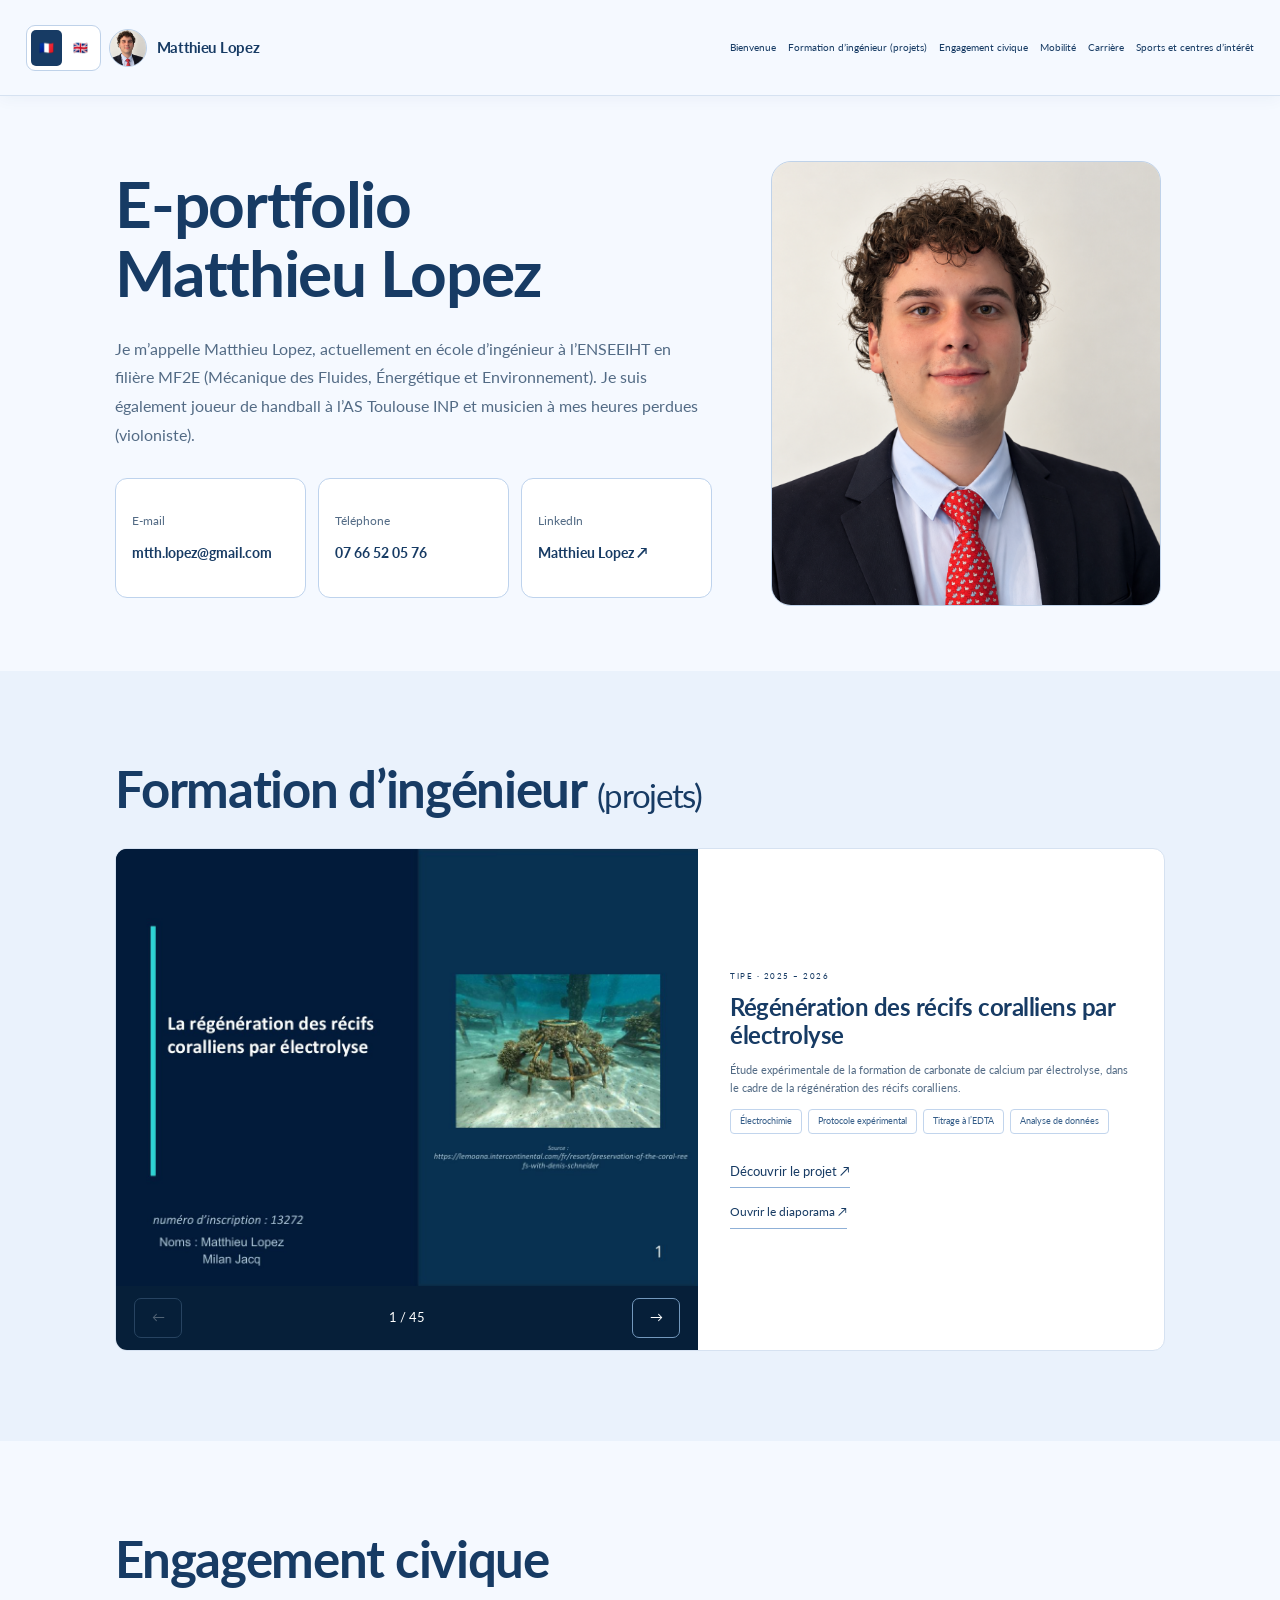
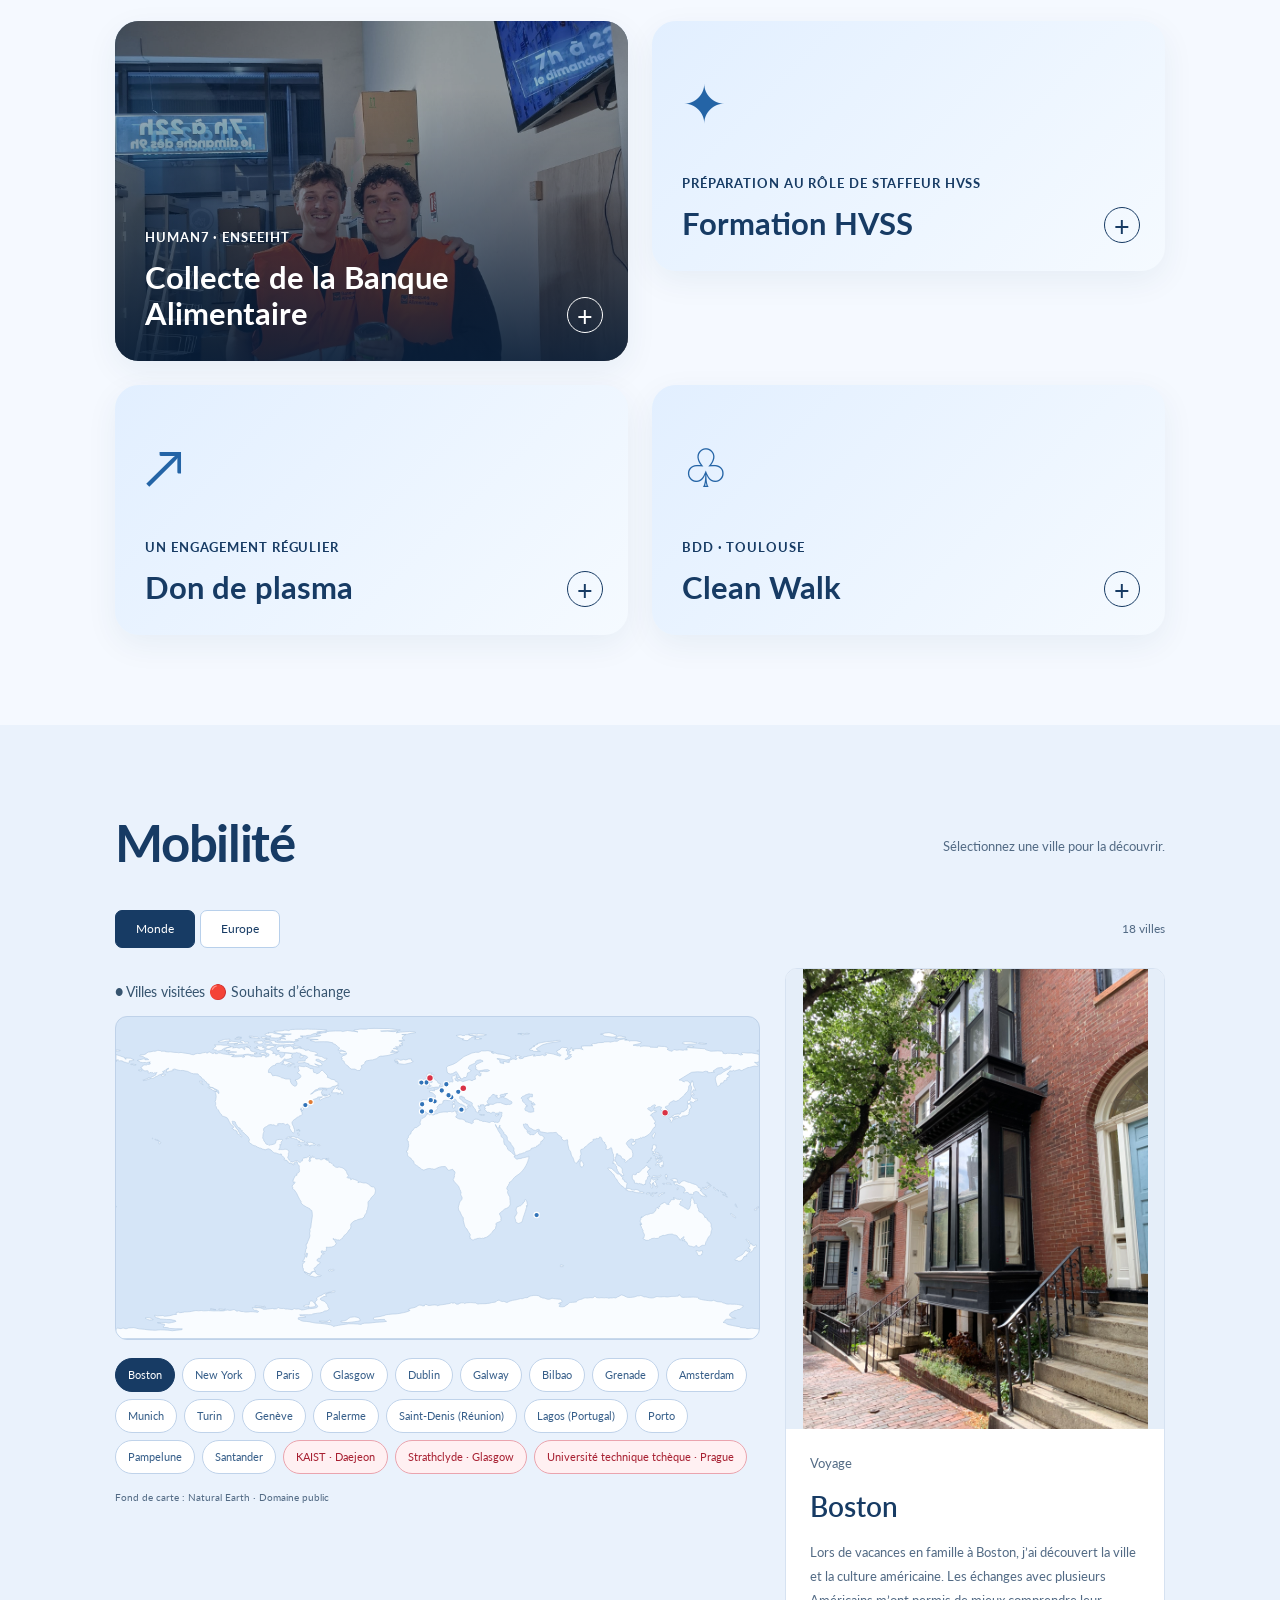
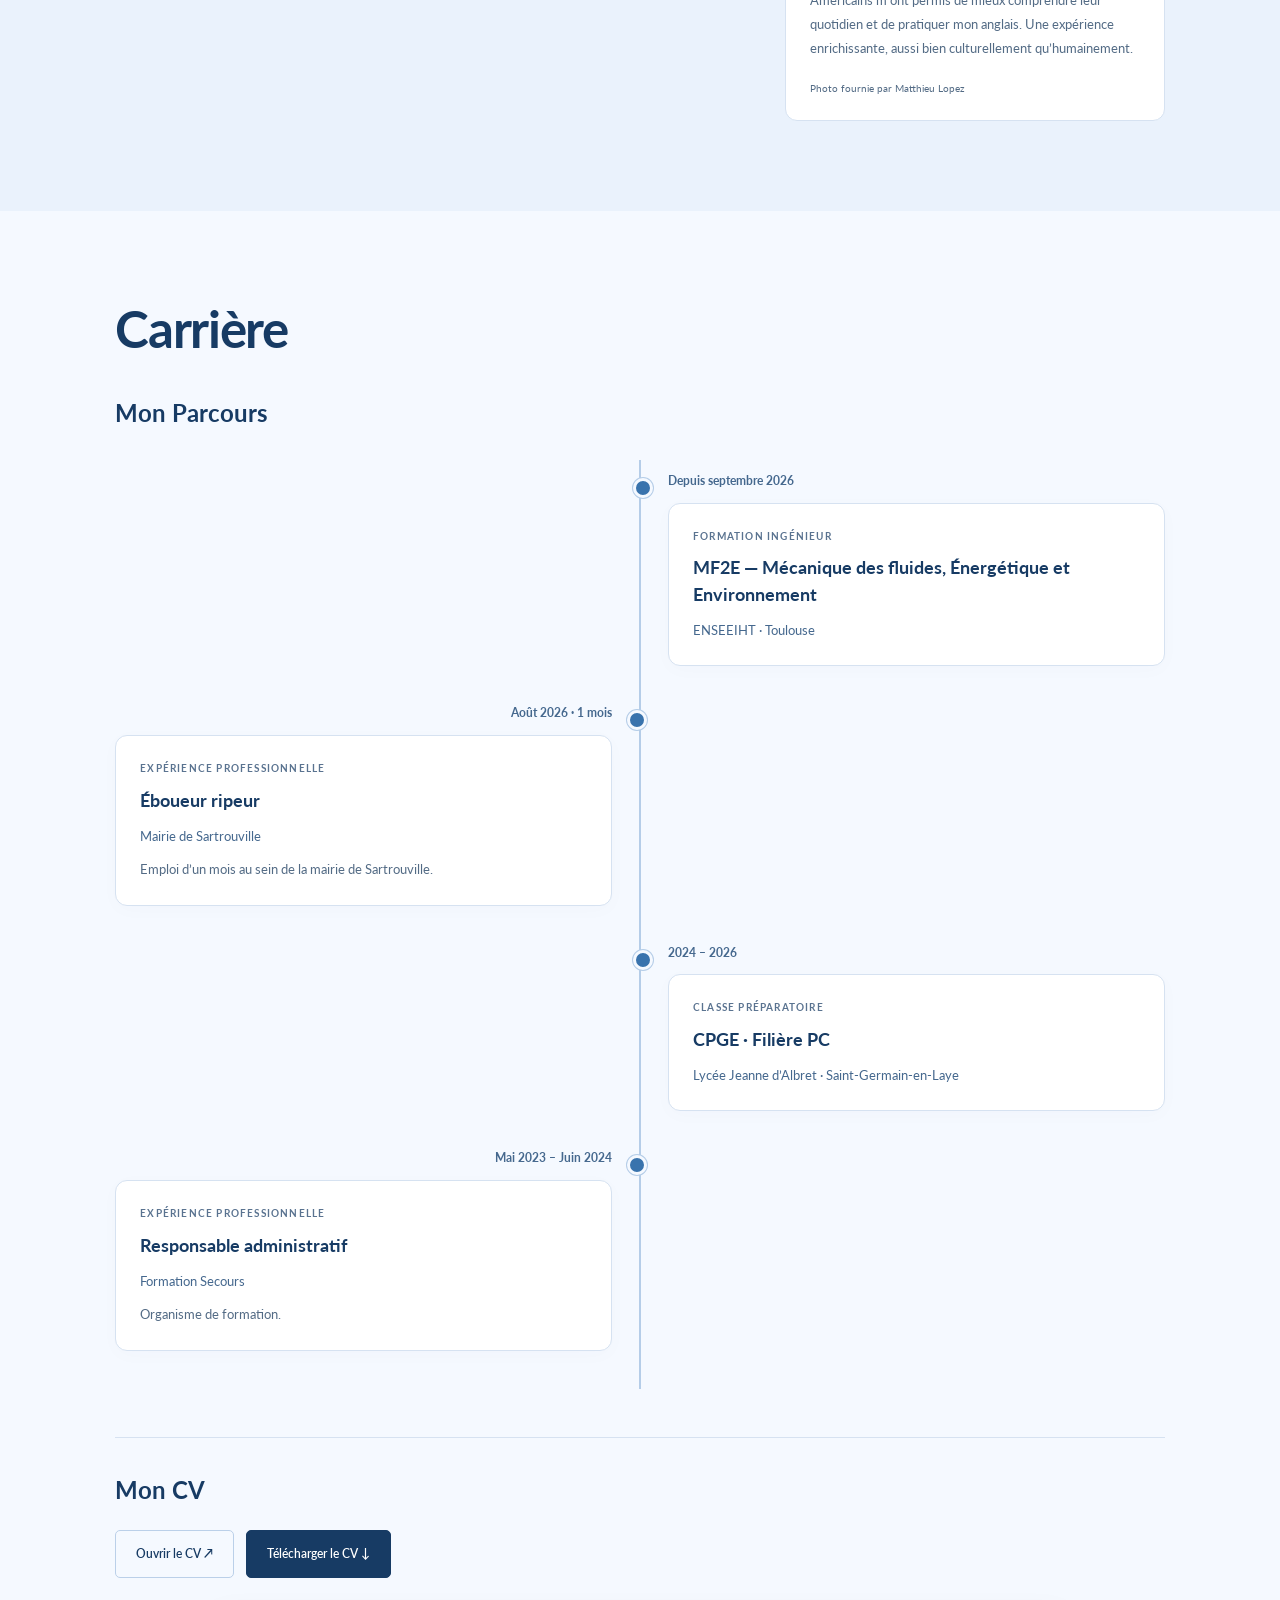
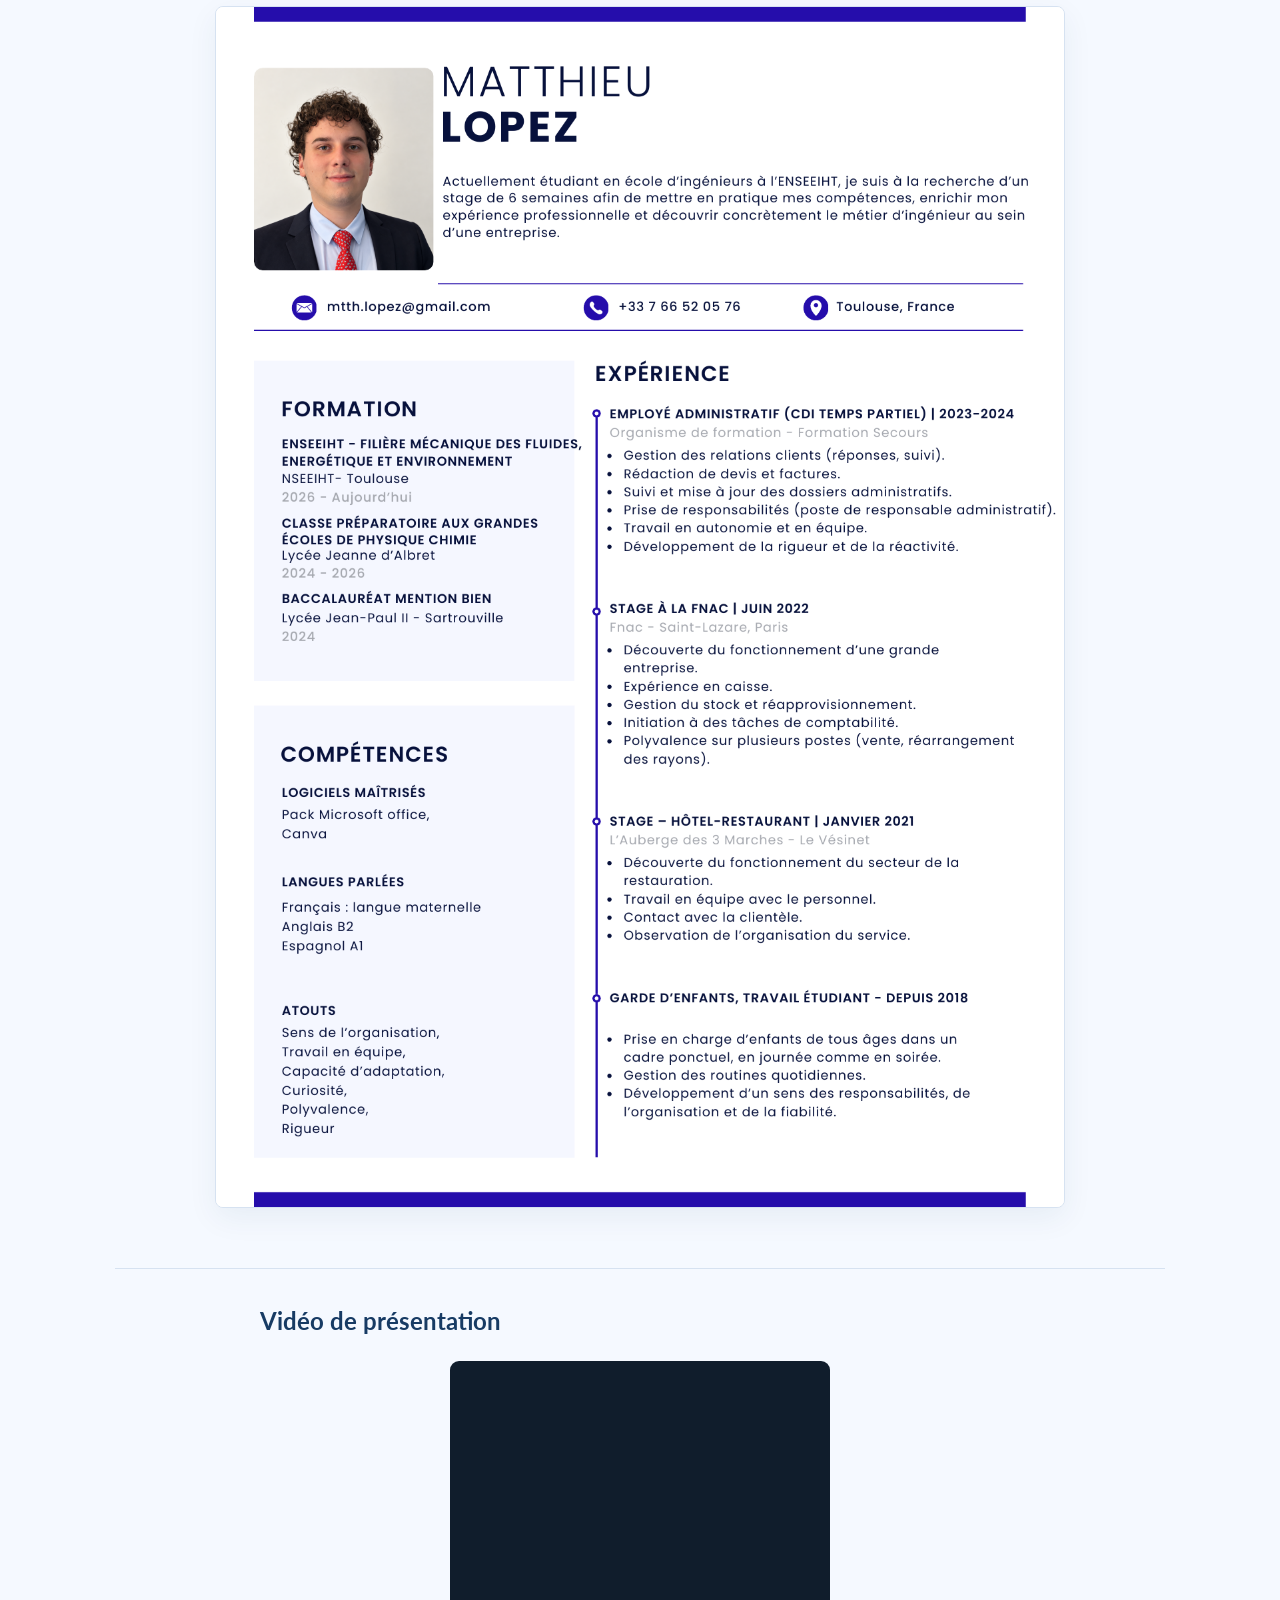
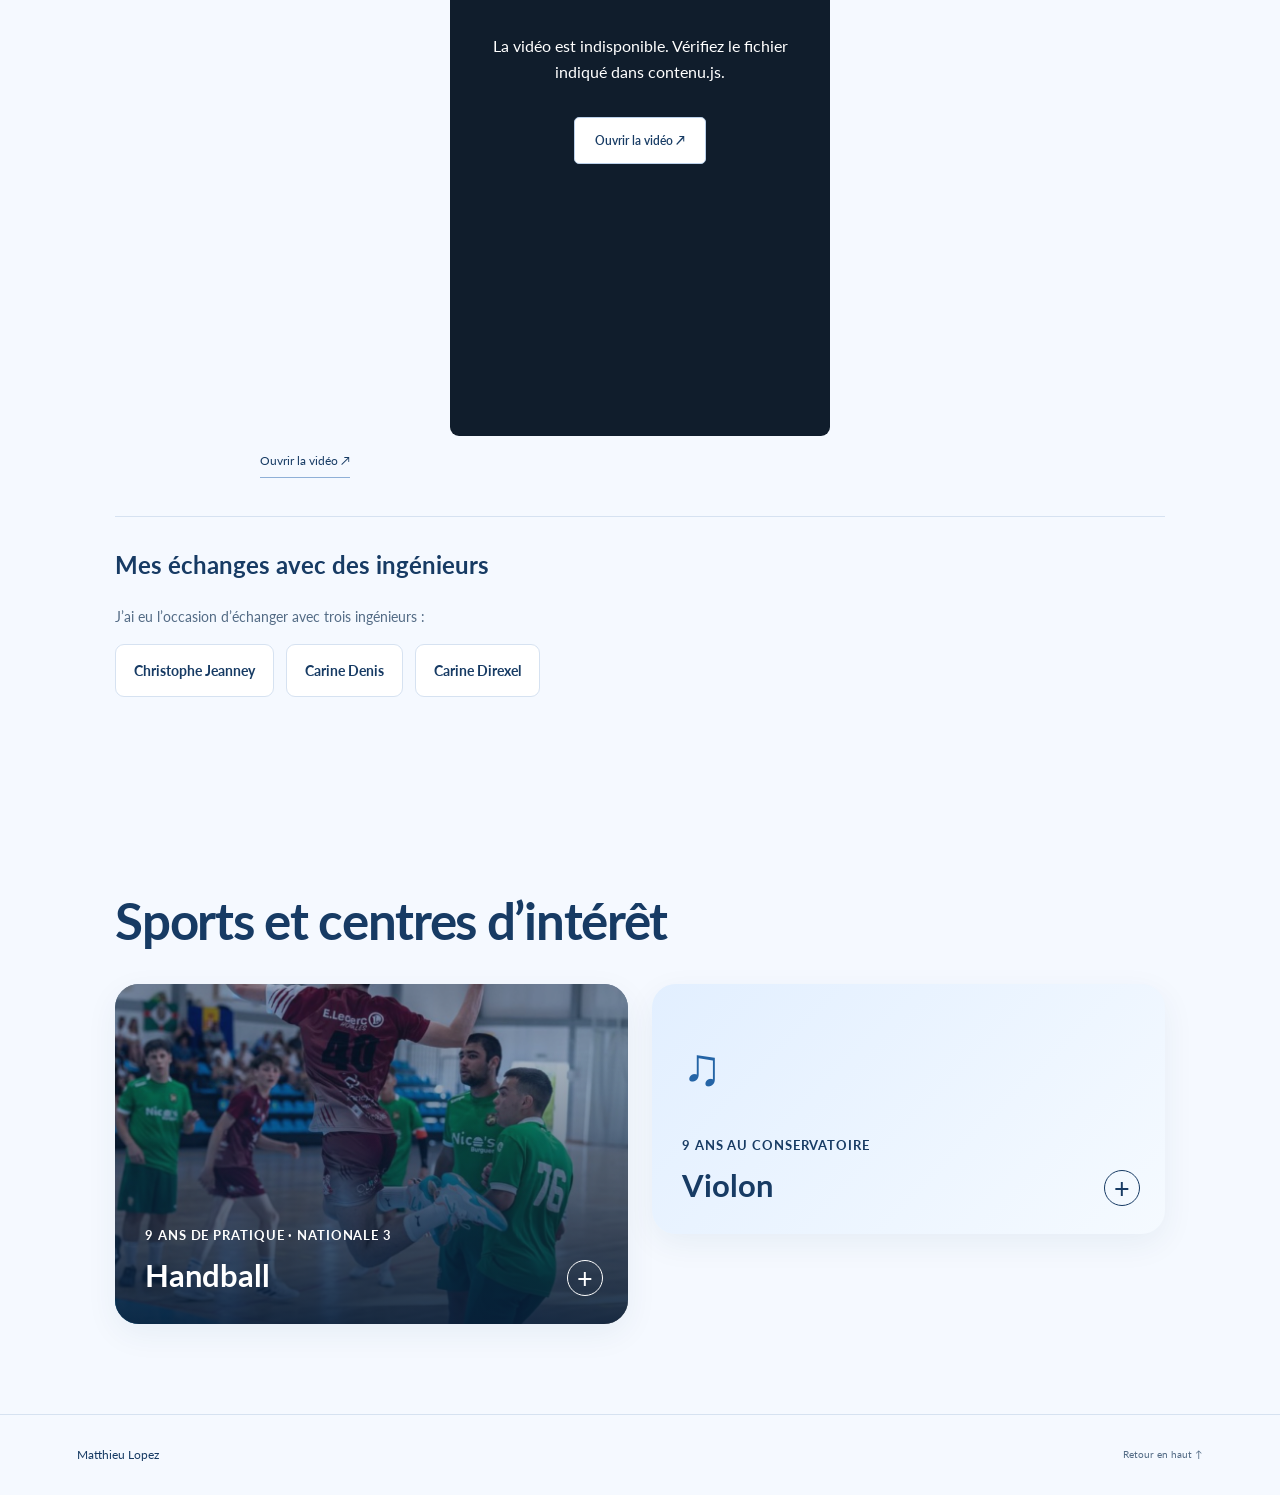
==== commit 7937355f: "Move exchange wishes to map and redesign civic and sports stories" ====
--- a/index.html
+++ b/index.html
@@ -1 +1 @@
-<!doctype html><html lang="fr"><head><meta charset="utf-8"><meta name="viewport" content="width=device-width, initial-scale=1"><meta name="description" content="E-portfolio de Matthieu Lopez"><title>E-portfolio Matthieu Lopez</title><link rel="icon" href="assets/favicon.svg" type="image/svg+xml"><link rel="preconnect" href="https://fonts.googleapis.com"><link rel="preconnect" href="https://fonts.gstatic.com" crossorigin><link href="https://fonts.googleapis.com/css2?family=Lato:wght@400;700;900&display=swap" rel="stylesheet"><link rel="stylesheet" href="style.css"><script defer src="contenu.js"></script><script defer src="contenu-en.js"></script><script defer src="i18n.js"></script><script defer src="app.js"></script><script defer src="rubriques.js"></script></head><body><a class="skip" href="#contenu">Aller au contenu</a><header><div class="header-left"><div class="language-switch" role="group" aria-label="Language / Langue"><button type="button" data-language="fr" aria-label="Français" lang="fr">🇫🇷 <span>FR</span></button><button type="button" data-language="en" aria-label="English" lang="en">🇬🇧 <span>EN</span></button></div><a class="brand brand-photo" href="index.html" aria-label="Accueil — Matthieu Lopez"><span class="header-portrait"><img src="assets/photo/matthieu-lopez.png" alt="Portrait de Matthieu Lopez" width="54" height="54"></span><span class="header-name">Matthieu Lopez</span></a></div><button class="menu-toggle" aria-expanded="false" aria-controls="navigation">Menu <span>☰</span></button><nav id="navigation" aria-label="Navigation principale"><a href="index.html#accueil">Bienvenue</a><a href="index.html#projets">Formation d’ingénieur (projets)</a><a href="index.html#engagement">Engagement civique</a><a href="index.html#mobilite">Mobilité</a><a href="index.html#carriere">Carrière</a><a href="index.html#interets">Sports et centres d’intérêt</a></nav></header><main id="contenu"><section id="accueil" class="hero"><div class="hero-copy"><h1>E-portfolio<br>Matthieu Lopez</h1><p id="presentation" class="intro"></p><div id="contact-liens" class="hero-contacts" aria-label="Coordonnées"></div></div><div class="hero-art"><div class="photo-frame" id="portrait"><div class="portrait-placeholder"><svg viewBox="0 0 300 340" role="img" aria-label="Emplacement de la photo de Matthieu Lopez"><circle cx="150" cy="118" r="54"/><path d="M45 330v-65c0-67 48-99 105-99s105 32 105 99v65"/></svg></div></div></div></section><section id="projets" class="section projects-section"><div class="section-heading"><h2>Formation d’ingénieur <span class="heading-note">(projets)</span></h2></div><div id="filtres" class="filters" role="group" aria-label="Filtrer les projets"></div><p id="compteur" class="sr-only" aria-live="polite"></p><div id="projets-grille" class="project-grid"></div></section><section id="engagement" class="section civic-section"><h2>Engagement civique</h2><div id="engagement-cartes" class="engagement-grid"></div></section><section id="mobilite" class="section mobility-section"><div class="mobility-heading"><h2>Mobilité</h2><p class="mobility-hint">Sélectionnez une ville pour la découvrir.</p></div><div class="map-toolbar"><div class="map-views" role="group" aria-label="Vue de la carte"><button type="button" id="vue-monde" aria-pressed="true">Monde</button><button type="button" id="vue-europe" aria-pressed="false">Europe</button></div><span class="city-total">18 villes</span></div><div class="travel-layout"><div><div id="carte-monde" class="world-map"></div><div id="villes-liste" class="city-list" role="group" aria-label="Villes visitées"></div><p class="map-credit">Fond de carte : Natural Earth · Domaine public</p></div><article id="ville-detail" class="city-detail" aria-label="Ville sélectionnée"><div class="city-photo-frame"><img id="ville-photo" class="travel-photo" alt=""><div id="ville-photo-controls" class="travel-photo-controls" hidden><button id="ville-photo-prev" type="button" aria-label="Photo précédente">←</button><span id="ville-photo-count" aria-live="polite"></span><button id="ville-photo-next" type="button" aria-label="Photo suivante">→</button></div></div><div class="city-detail-copy"><p id="ville-region"></p><h3 id="ville-nom"></h3><p id="ville-note"></p><p id="ville-credit" class="photo-credit"></p><a id="ville-source" class="text-link" target="_blank" rel="noopener noreferrer">Source et licence de la photo ↗</a></div></article></div></section><section id="carriere" class="section career-section"><h2>Carrière</h2><div id="parcours" class="career-timeline"><h3 class="subheading">Mon Parcours</h3><div id="timeline" class="timeline"></div></div><div id="cv" class="career-cv"><h3 class="subheading">Mon CV</h3><p id="cv-texte"></p><div id="cv-contenu"></div></div><div class="video-exchange-row"><div id="video" class="exchange-video"><h3 class="subheading" id="video-titre"></h3><p id="video-texte"></p><div id="video-media" class="video-media"></div><a class="text-link video-file-link" href="assets/video/presentation-matthieu-lopez.mp4" target="_blank" rel="noopener">Ouvrir la vidéo ↗</a></div><section id="echanges" class="exchange-section" aria-labelledby="echanges-titre"><h3 class="subheading" id="echanges-titre">Mes destinations d’échange</h3><p class="exchange-status">Ces destinations sont des souhaits, sous réserve des accords d’échange et de la validation de l’ENSEEIHT.</p><div id="echanges-cartes"></div></section></div><div id="rencontres" class="engineer-section"><h3 class="subheading">Mes échanges avec des ingénieurs</h3><p>J’ai eu l’occasion d’échanger avec trois ingénieurs :</p><ul id="ingenieurs-liste" class="engineer-list"></ul></div></section><section id="interets" class="section interests-section"><h2>Sports et centres d’intérêt</h2><div id="interets-cartes" class="interests-grid"></div></section></main><dialog id="projet-dialog" aria-labelledby="dialog-titre"><button class="dialog-close" aria-label="Fermer les détails">✕</button><div id="dialog-content"></div></dialog><footer><span>Matthieu Lopez</span><a href="#">Retour en haut ↑</a></footer><div id="notification" role="status" aria-live="polite"></div></body></html>+<!doctype html><html lang="fr"><head><meta charset="utf-8"><meta name="viewport" content="width=device-width, initial-scale=1"><meta name="description" content="E-portfolio de Matthieu Lopez"><title>E-portfolio Matthieu Lopez</title><link rel="icon" href="assets/favicon.svg" type="image/svg+xml"><link rel="preconnect" href="https://fonts.googleapis.com"><link rel="preconnect" href="https://fonts.gstatic.com" crossorigin><link href="https://fonts.googleapis.com/css2?family=Lato:wght@400;700;900&display=swap" rel="stylesheet"><link rel="stylesheet" href="style.css"><script defer src="contenu.js"></script><script defer src="contenu-en.js"></script><script defer src="i18n.js"></script><script defer src="app.js"></script><script defer src="rubriques.js"></script></head><body><a class="skip" href="#contenu">Aller au contenu</a><header><div class="header-left"><div class="language-switch" role="group" aria-label="Language / Langue"><button type="button" data-language="fr" aria-label="Français" lang="fr">🇫🇷 <span>FR</span></button><button type="button" data-language="en" aria-label="English" lang="en">🇬🇧 <span>EN</span></button></div><a class="brand brand-photo" href="index.html" aria-label="Accueil — Matthieu Lopez"><span class="header-portrait"><img src="assets/photo/matthieu-lopez.png" alt="Portrait de Matthieu Lopez" width="54" height="54"></span><span class="header-name">Matthieu Lopez</span></a></div><button class="menu-toggle" aria-expanded="false" aria-controls="navigation">Menu <span>☰</span></button><nav id="navigation" aria-label="Navigation principale"><a href="index.html#accueil">Bienvenue</a><a href="index.html#projets">Formation d’ingénieur (projets)</a><a href="index.html#engagement">Engagement civique</a><a href="index.html#mobilite">Mobilité</a><a href="index.html#carriere">Carrière</a><a href="index.html#interets">Sports et centres d’intérêt</a></nav></header><main id="contenu"><section id="accueil" class="hero"><div class="hero-copy"><h1>E-portfolio<br>Matthieu Lopez</h1><p id="presentation" class="intro"></p><div id="contact-liens" class="hero-contacts" aria-label="Coordonnées"></div></div><div class="hero-art"><div class="photo-frame" id="portrait"><div class="portrait-placeholder"><svg viewBox="0 0 300 340" role="img" aria-label="Emplacement de la photo de Matthieu Lopez"><circle cx="150" cy="118" r="54"/><path d="M45 330v-65c0-67 48-99 105-99s105 32 105 99v65"/></svg></div></div></div></section><section id="projets" class="section projects-section"><div class="section-heading"><h2>Formation d’ingénieur <span class="heading-note">(projets)</span></h2></div><div id="filtres" class="filters" role="group" aria-label="Filtrer les projets"></div><p id="compteur" class="sr-only" aria-live="polite"></p><div id="projets-grille" class="project-grid"></div></section><section id="engagement" class="section civic-section"><h2>Engagement civique</h2><div id="engagement-cartes" class="engagement-grid"></div></section><section id="mobilite" class="section mobility-section"><div class="mobility-heading"><h2>Mobilité</h2><p class="mobility-hint">Sélectionnez une ville pour la découvrir.</p></div><div class="map-toolbar"><div class="map-views" role="group" aria-label="Vue de la carte"><button type="button" id="vue-monde" aria-pressed="true">Monde</button><button type="button" id="vue-europe" aria-pressed="false">Europe</button></div><span class="city-total">18 villes</span></div><div class="travel-layout"><div><div id="carte-monde" class="world-map"></div><div id="villes-liste" class="city-list" role="group" aria-label="Villes visitées"></div><p class="map-credit">Fond de carte : Natural Earth · Domaine public</p></div><article id="ville-detail" class="city-detail" aria-label="Ville sélectionnée"><div class="city-photo-frame"><img id="ville-photo" class="travel-photo" alt=""><div id="ville-photo-controls" class="travel-photo-controls" hidden><button id="ville-photo-prev" type="button" aria-label="Photo précédente">←</button><span id="ville-photo-count" aria-live="polite"></span><button id="ville-photo-next" type="button" aria-label="Photo suivante">→</button></div></div><div class="city-detail-copy"><p id="ville-region"></p><h3 id="ville-nom"></h3><p id="ville-note"></p><p id="ville-credit" class="photo-credit"></p><a id="ville-source" class="text-link" target="_blank" rel="noopener noreferrer">Source et licence de la photo ↗</a></div></article></div></section><section id="carriere" class="section career-section"><h2>Carrière</h2><div id="parcours" class="career-timeline"><h3 class="subheading">Mon Parcours</h3><div id="timeline" class="timeline"></div></div><div id="cv" class="career-cv"><h3 class="subheading">Mon CV</h3><p id="cv-texte"></p><div id="cv-contenu"></div></div><div class="video-exchange-row"><div id="video" class="exchange-video"><h3 class="subheading" id="video-titre"></h3><p id="video-texte"></p><div id="video-media" class="video-media"></div><a class="text-link video-file-link" href="assets/video/presentation-matthieu-lopez.mp4" target="_blank" rel="noopener">Ouvrir la vidéo ↗</a></div></div><div id="rencontres" class="engineer-section"><h3 class="subheading">Mes échanges avec des ingénieurs</h3><p>J’ai eu l’occasion d’échanger avec trois ingénieurs :</p><ul id="ingenieurs-liste" class="engineer-list"></ul></div></section><section id="interets" class="section interests-section"><h2>Sports et centres d’intérêt</h2><div id="interets-cartes" class="interests-grid"></div></section></main><dialog id="projet-dialog" aria-labelledby="dialog-titre"><button class="dialog-close" aria-label="Fermer les détails">✕</button><div id="dialog-content"></div></dialog><footer><span>Matthieu Lopez</span><a href="#">Retour en haut ↑</a></footer><div id="notification" role="status" aria-live="polite"></div></body></html>
--- a/style.css
+++ b/style.css
@@ -35,3 +35,29 @@
 
 /* Vidéo finale au format vertical, lisible sur mobile */
 .exchange-video .video-media{aspect-ratio:9/16;max-width:380px;margin-inline:auto;background:#101d2c}.video-media video{display:block;width:100%;height:100%;object-fit:contain;background:#101d2c}.video-media:has(>p){padding:24px;flex-direction:column;gap:15px;color:white}.video-media:has(>p) .button{background:white;color:#173b64}.exchange-video{position:static}@media(max-width:760px){.exchange-video .video-media{width:100%;max-width:340px}}
+
+/* Visual stories */
+.engagement-grid,.interests-grid{display:grid;grid-template-columns:repeat(2,minmax(0,1fr));gap:24px;align-items:start}
+.story-card{border:0;border-radius:24px;overflow:hidden;background:#eef5fc;box-shadow:0 10px 32px #123a6210;transition:transform .25s,box-shadow .25s}
+.story-card:hover{transform:translateY(-5px);box-shadow:0 18px 36px #123a6225}
+.story-card summary{position:relative;display:flex;flex-direction:column;align-items:flex-start;justify-content:flex-end;min-height:250px;padding:30px;gap:12px;background:linear-gradient(135deg,#e2efff,#f5faff);list-style:none}
+.story-card summary::-webkit-details-marker{display:none}
+.story-card.has-cover summary{min-height:340px;color:white;background:#102f50}
+.story-cover{position:absolute;inset:0;width:100%;height:100%;object-fit:cover;object-position:center 44%;opacity:.65;transition:transform .5s}
+.story-card.has-cover summary:after{content:'';position:absolute;inset:0;background:linear-gradient(transparent 20%,#071d38dd)}
+.story-card:hover .story-cover{transform:scale(1.035)}
+.story-card summary>span{position:relative;z-index:1}
+.story-card .disclosure-title{font-size:clamp(1.5rem,2.4vw,2.2rem);line-height:1.15;max-width:85%}
+.story-meta{font-size:.8rem;letter-spacing:.07em;text-transform:uppercase;font-weight:700}
+.story-icon{font-size:3.3rem;color:#2464a6;margin-bottom:15px}
+.story-card .disclosure-symbol{position:absolute;right:25px;bottom:28px;border:1px solid currentColor;border-radius:50%;width:36px;height:36px;display:grid;place-items:center}
+.story-card[open] .disclosure-symbol{transform:rotate(45deg)}
+.story-card .disclosure-content{padding:28px;line-height:1.8}
+.story-card .sport-gallery img{max-height:480px;object-fit:contain}
+.map-dot.exchange-dot{fill:#d93246!important;stroke:#fff;stroke-width:1.4;paint-order:stroke fill}
+.city-chip.exchange-chip{color:#a71f31;border-color:#eaa4ae;background:#fff0f2}
+.city-chip.exchange-chip.selected{background:#a71f31;color:white}
+.map-legend{color:#36546f;font-size:.9rem;margin:12px 0}
+.video-exchange-row{grid-template-columns:minmax(0,760px);justify-content:center}
+@media(max-width:650px){.engagement-grid,.interests-grid{grid-template-columns:1fr}.story-card summary{min-height:210px}.story-card.has-cover summary{min-height:300px}}
+@media(prefers-reduced-motion:reduce){.story-card,.story-cover{transition:none}.story-card:hover{transform:none}}
